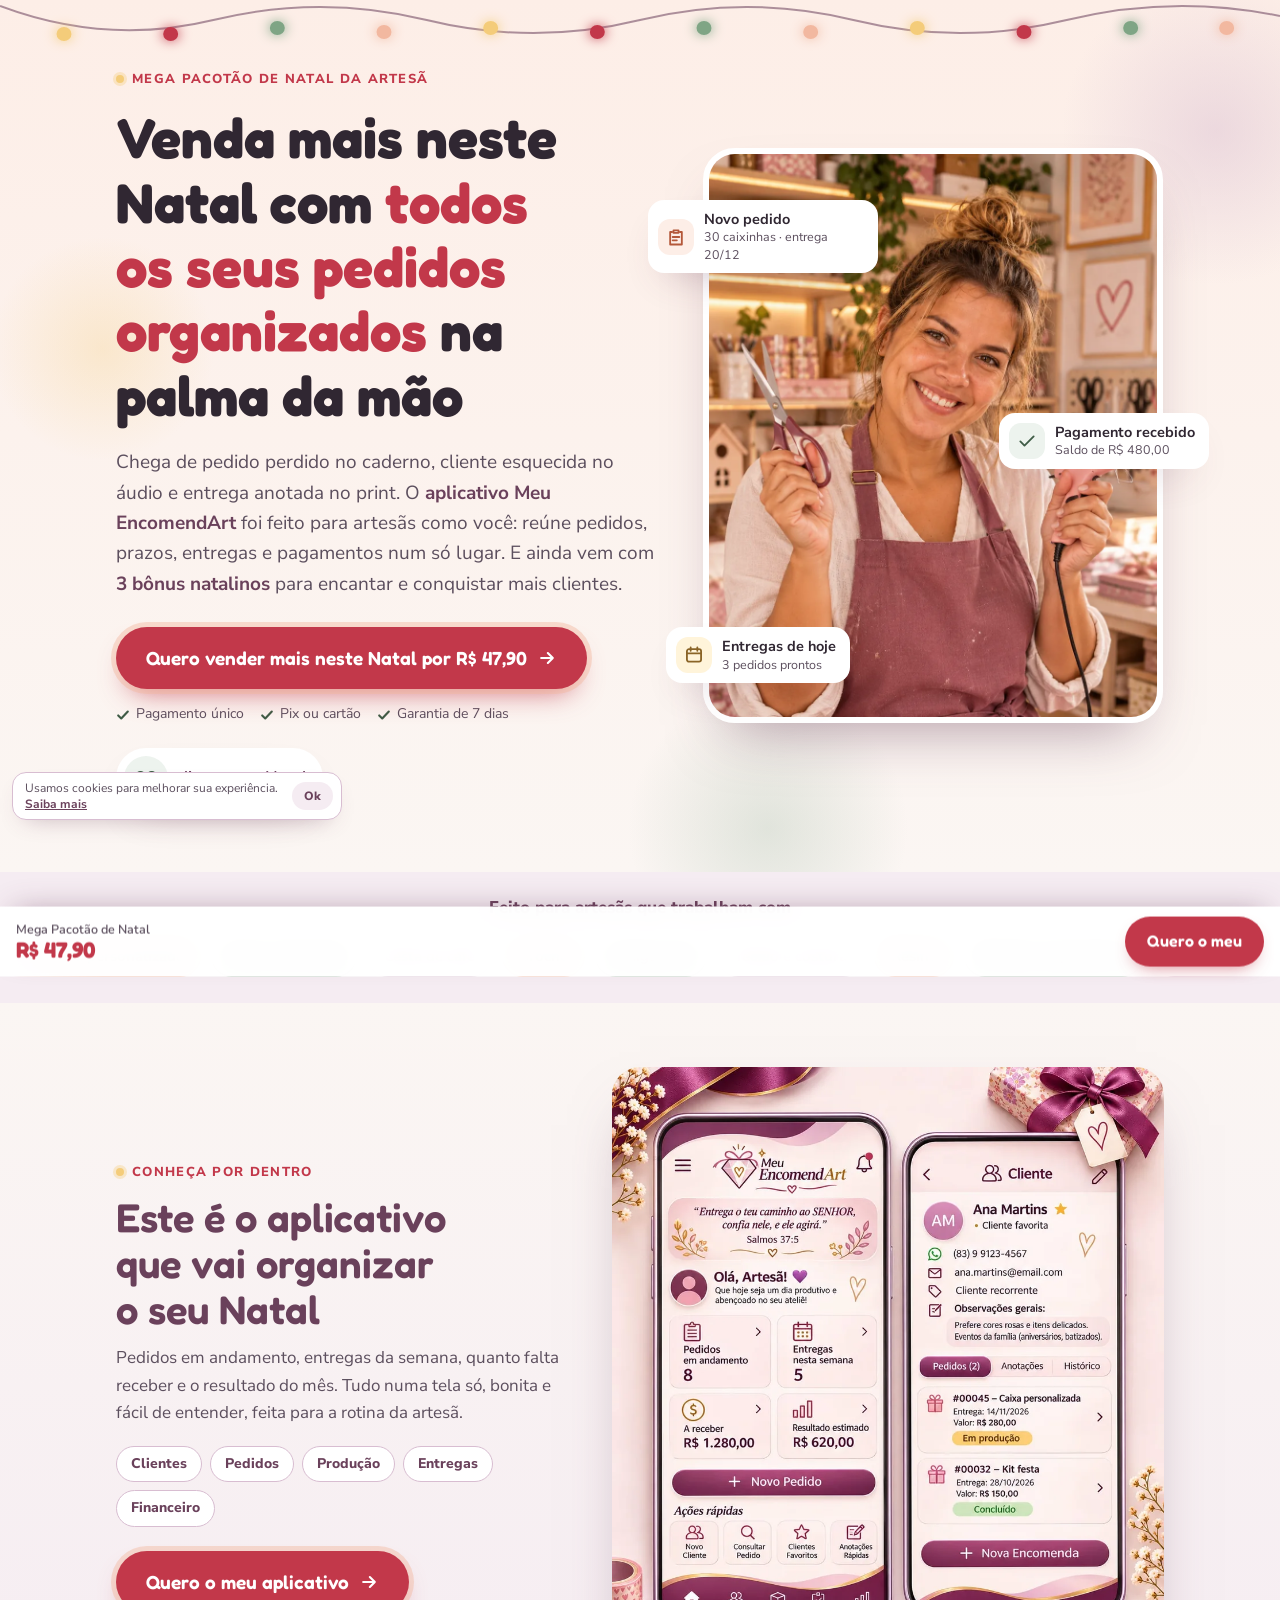
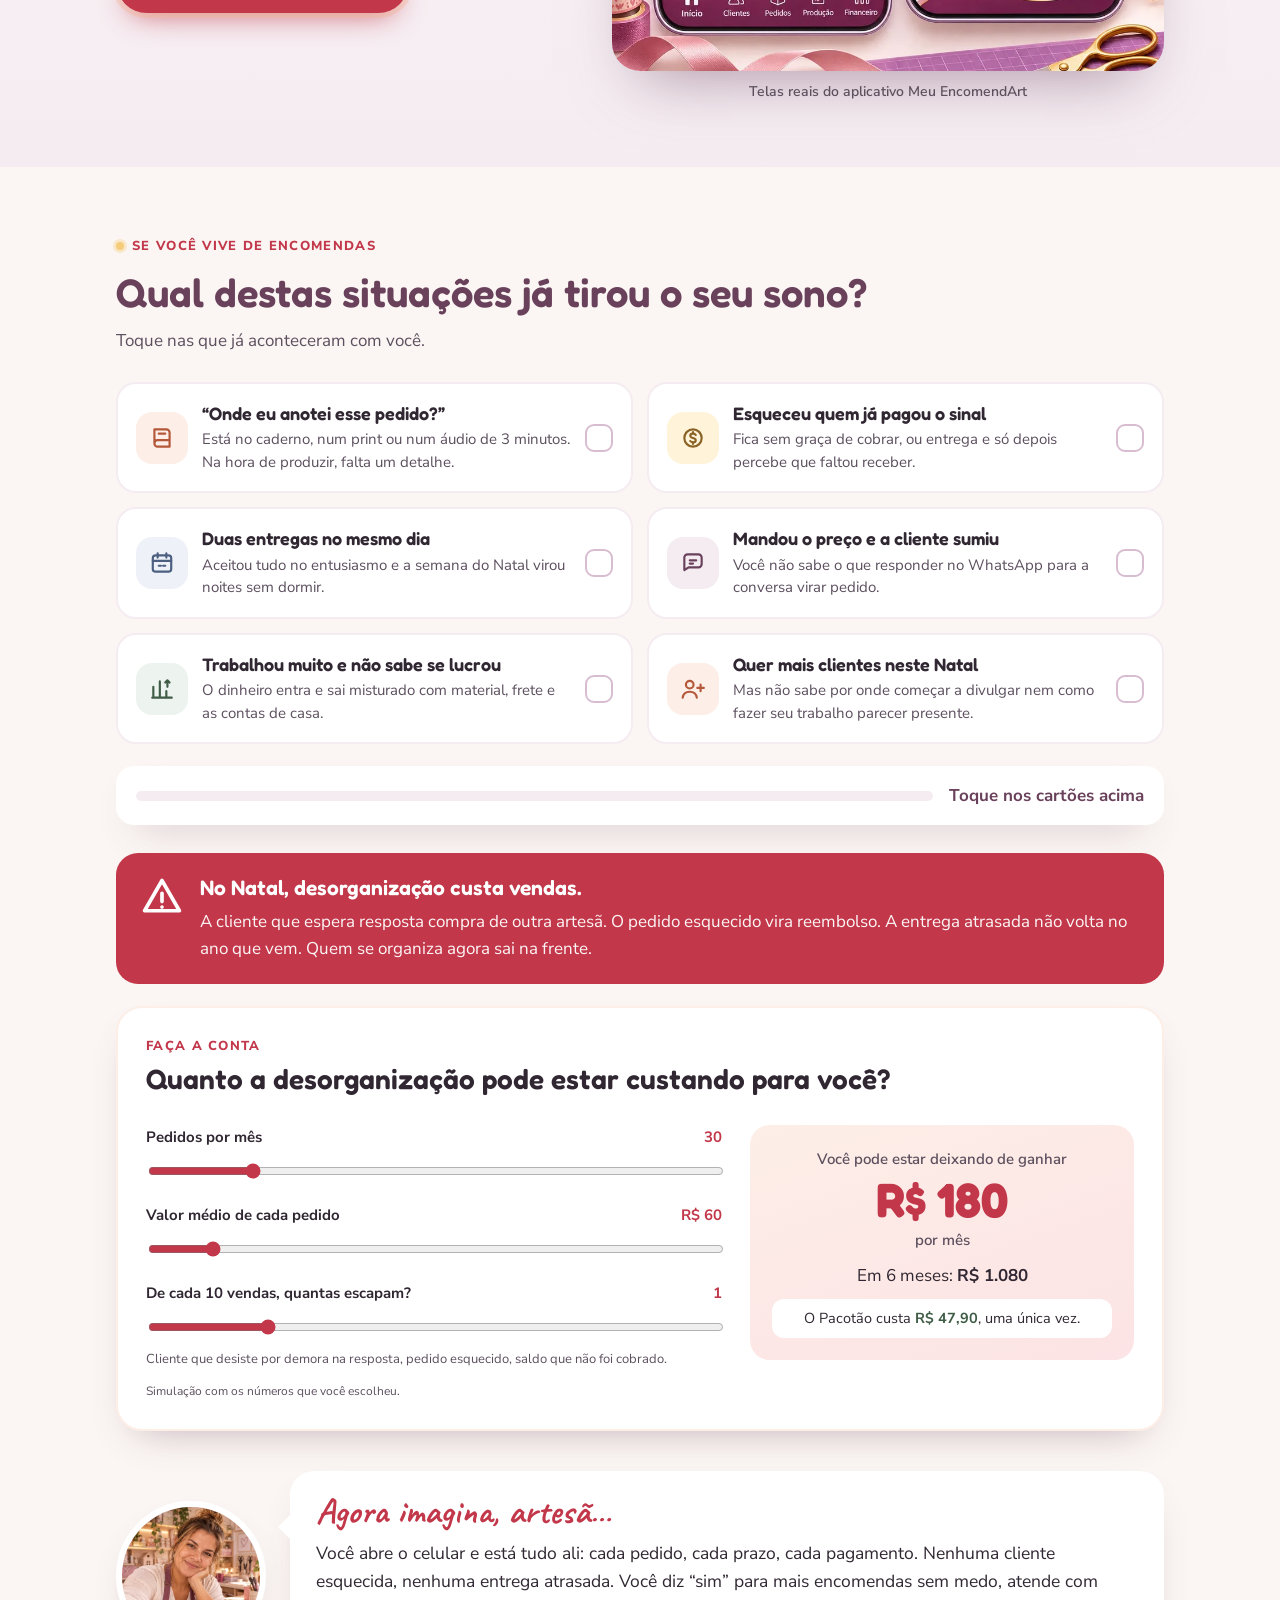
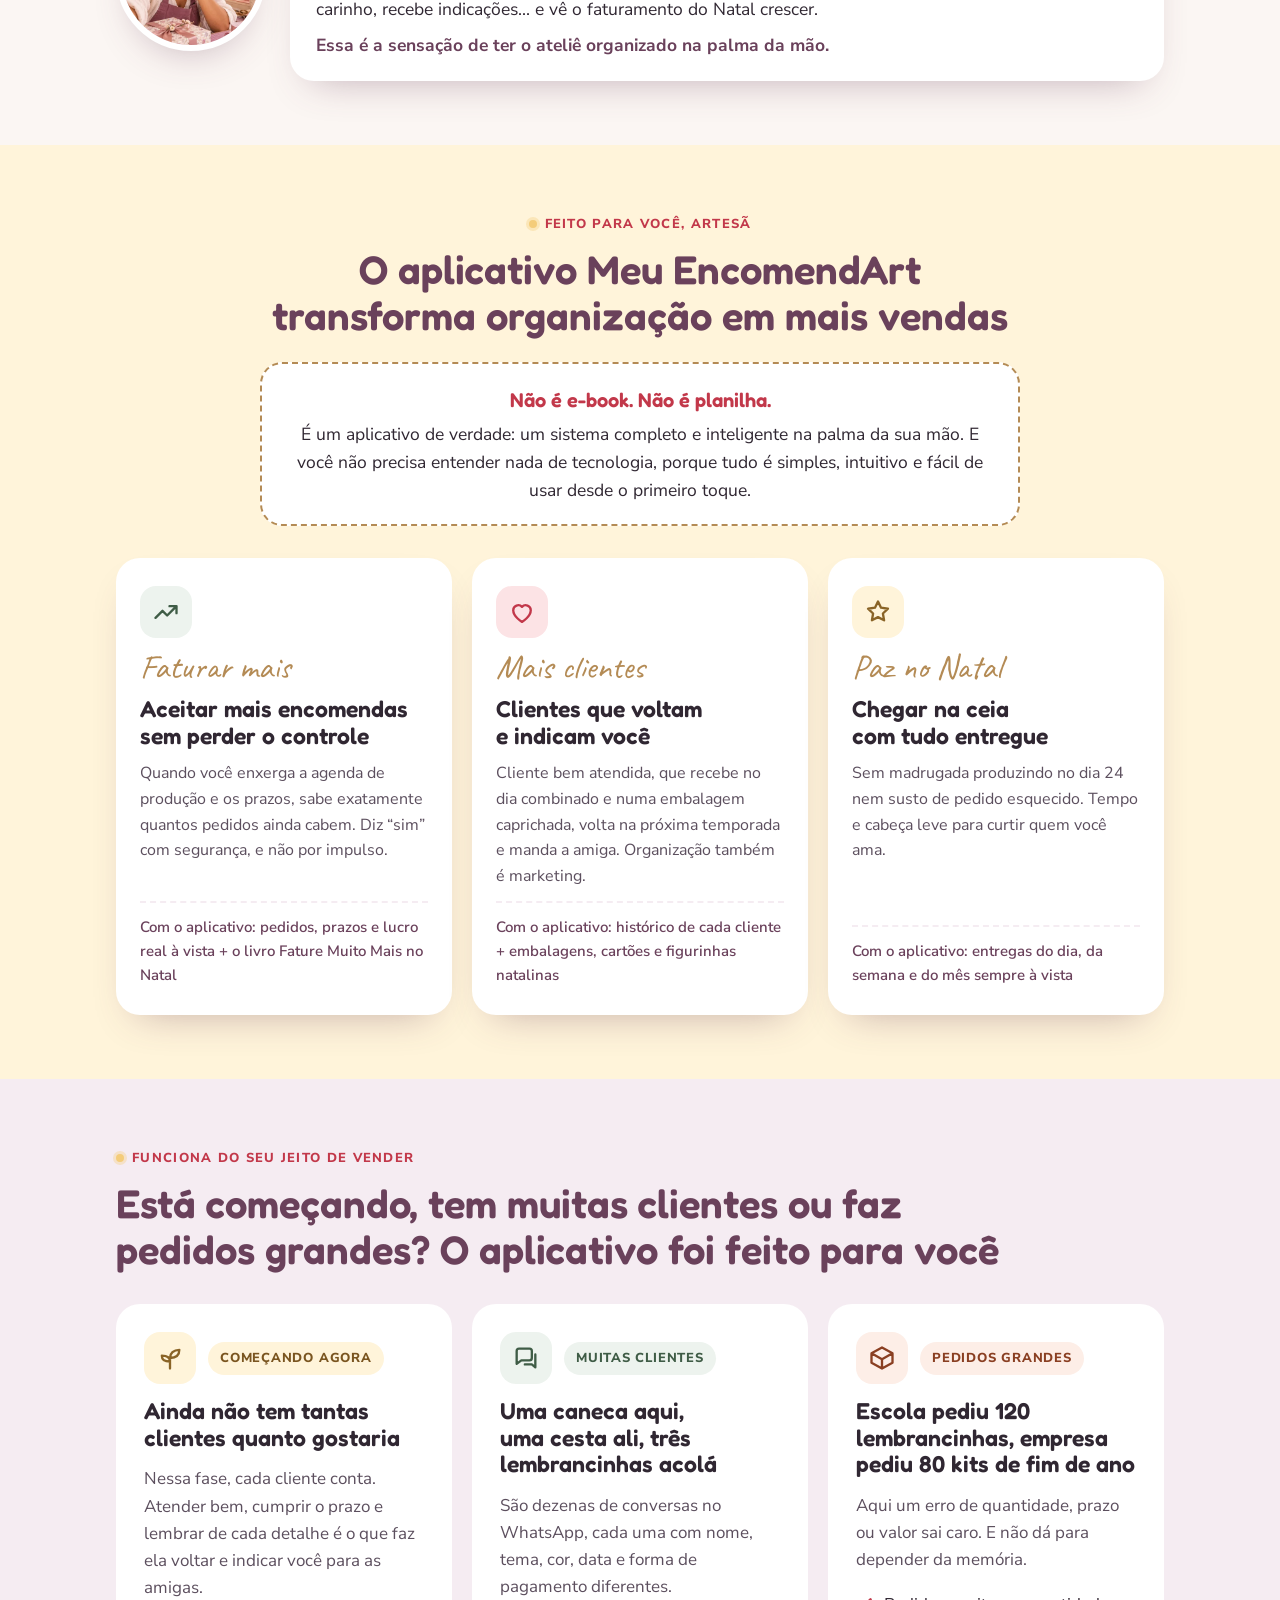
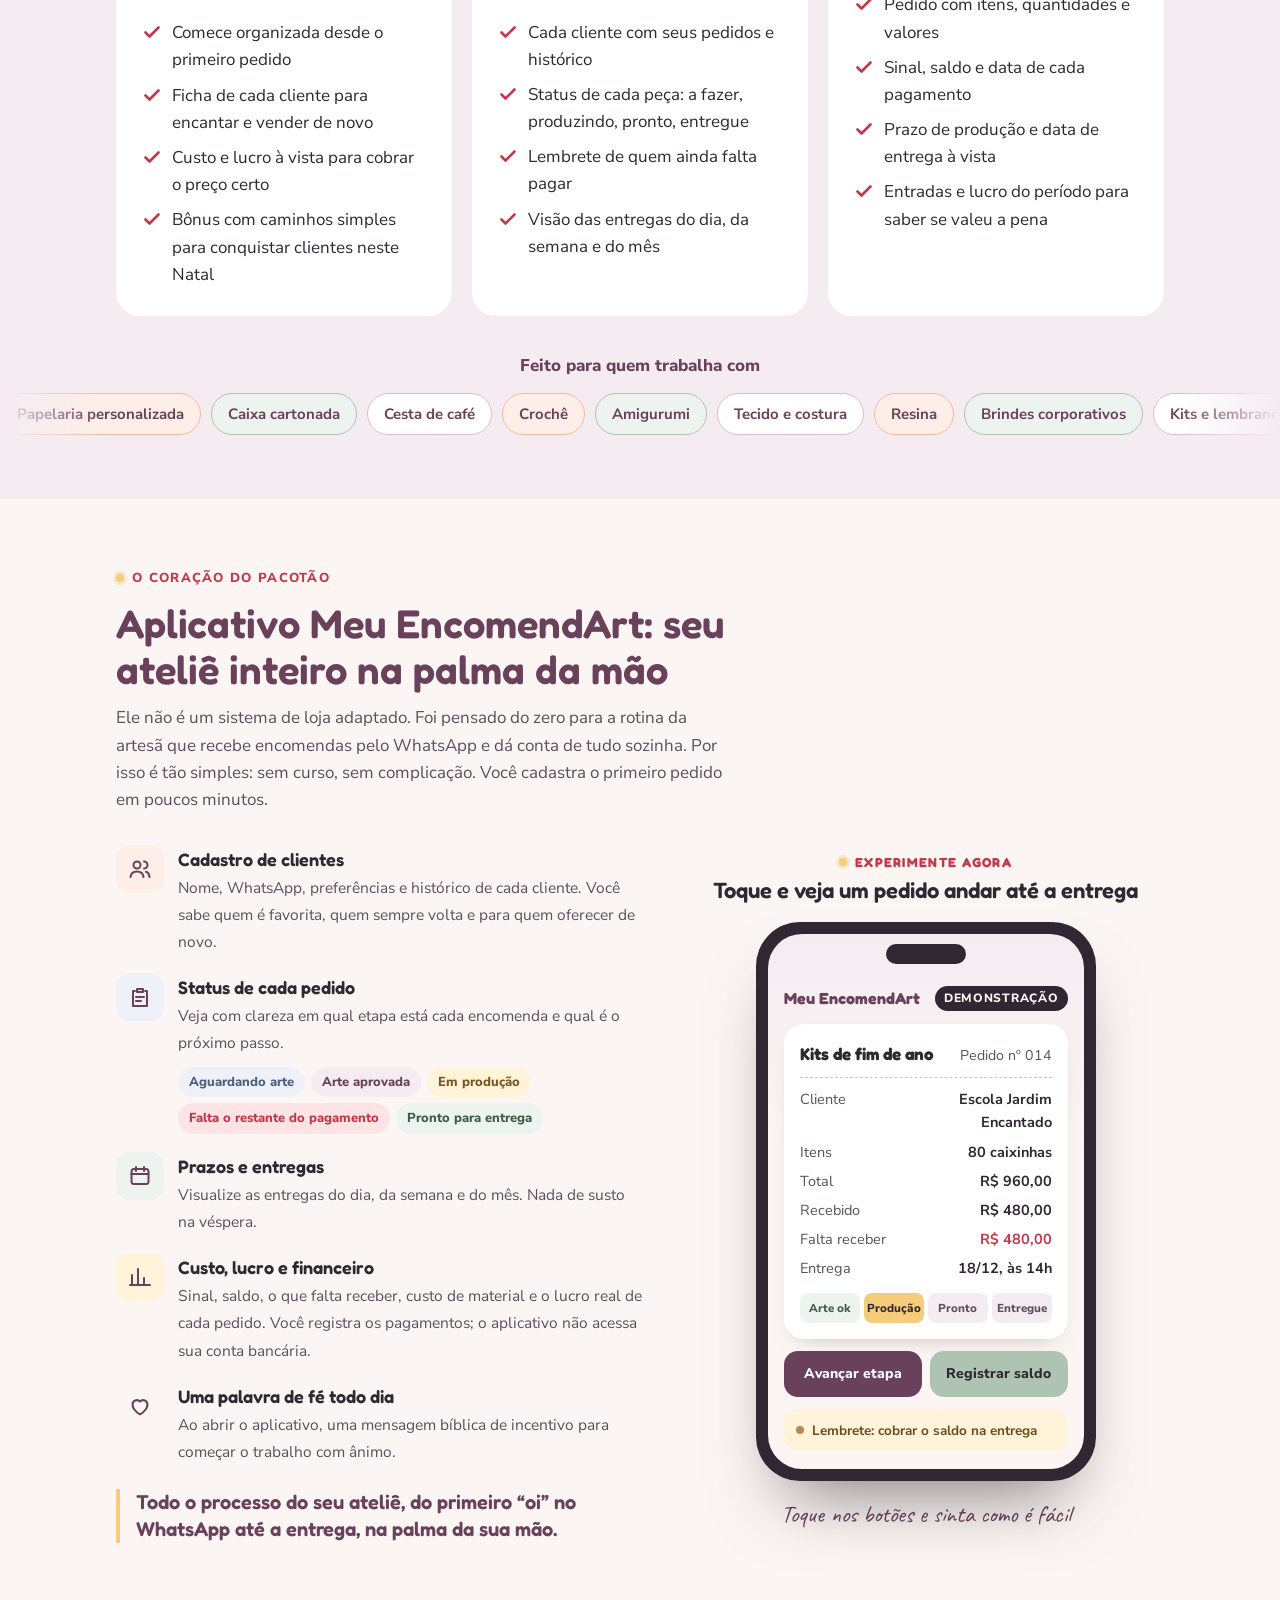
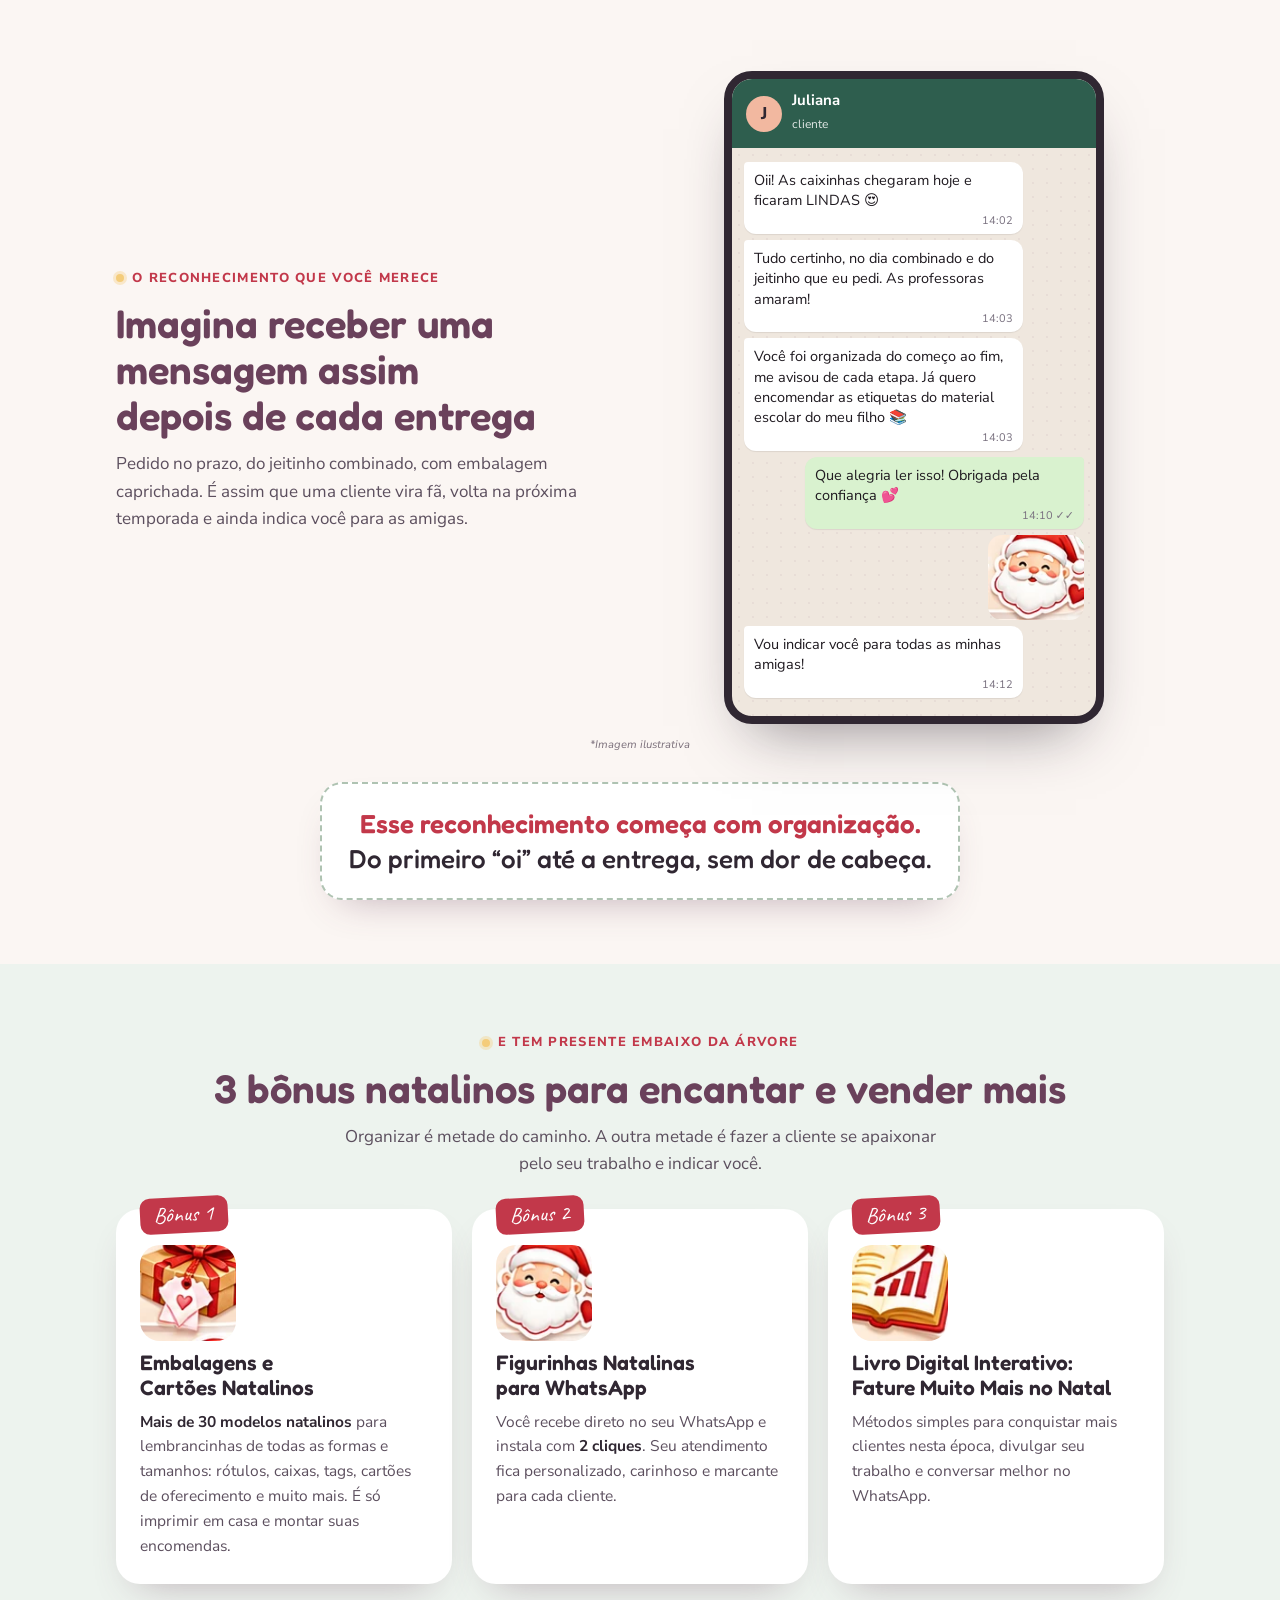
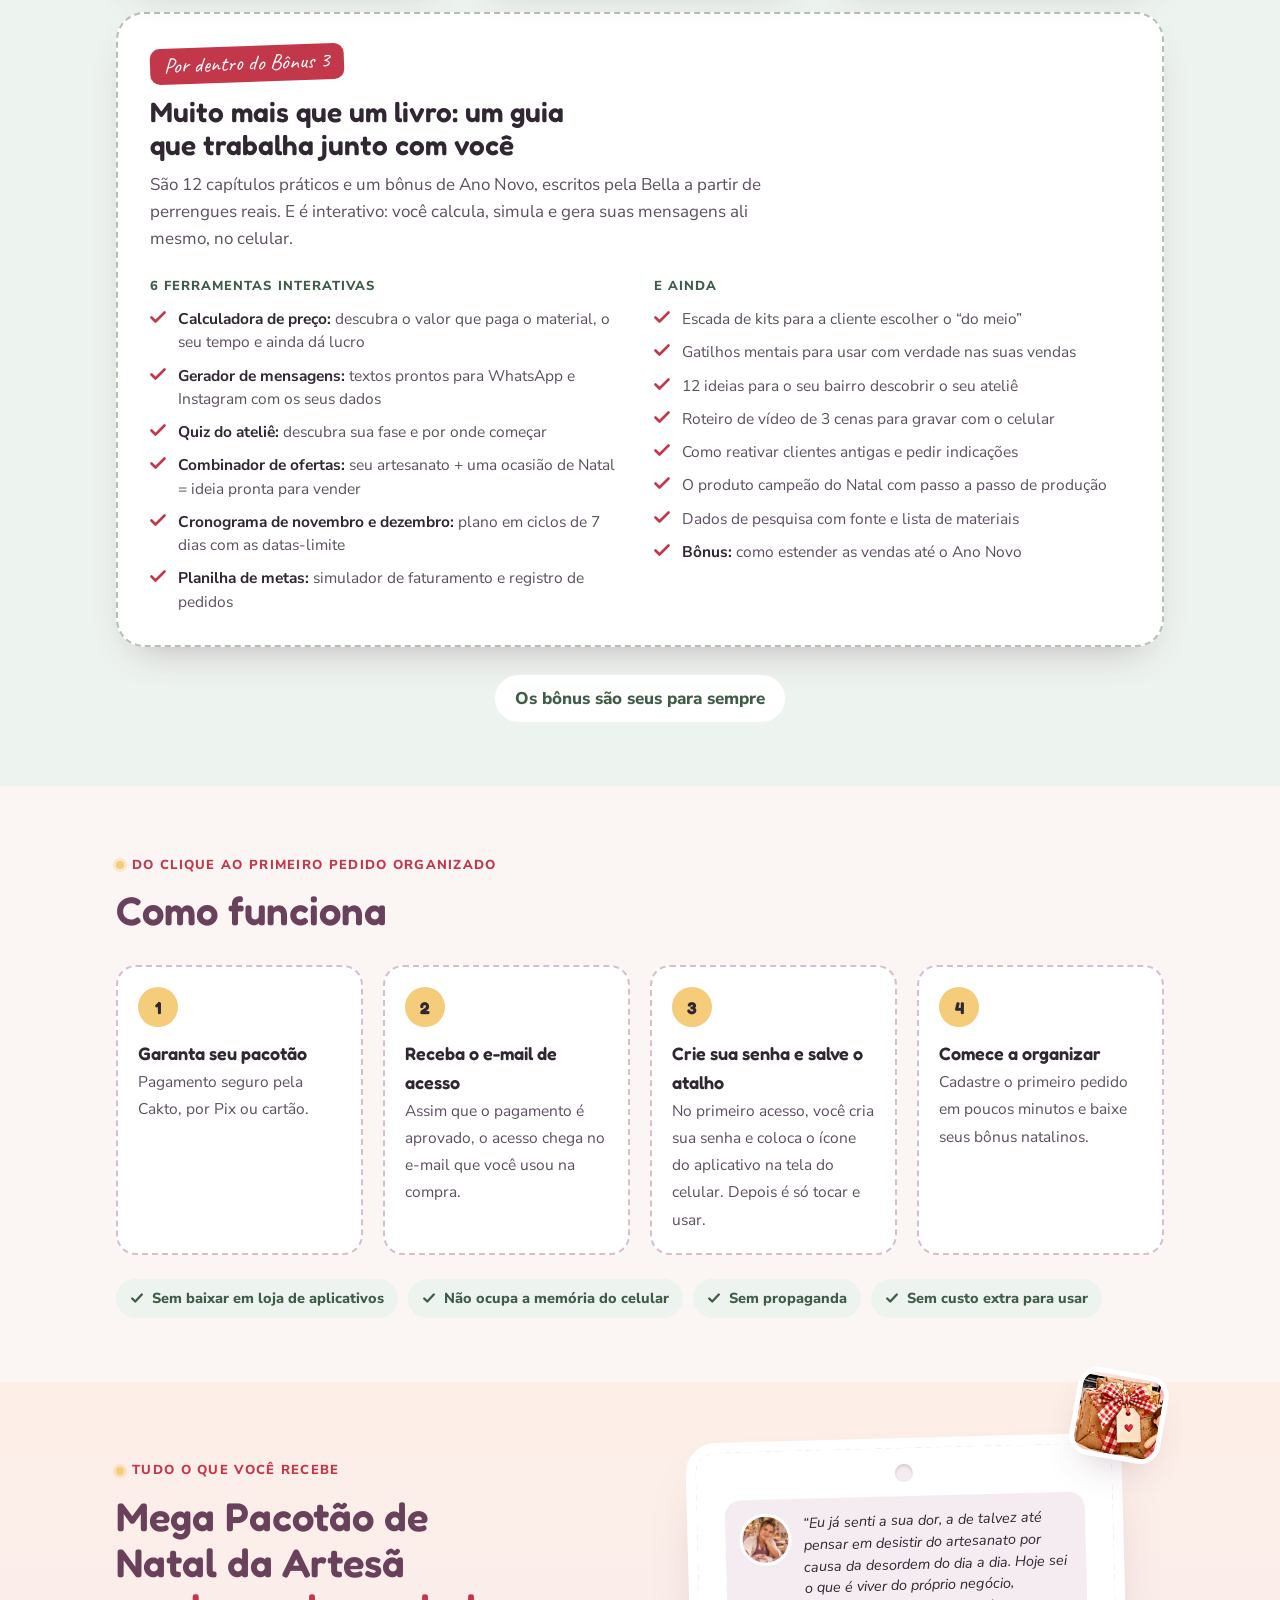
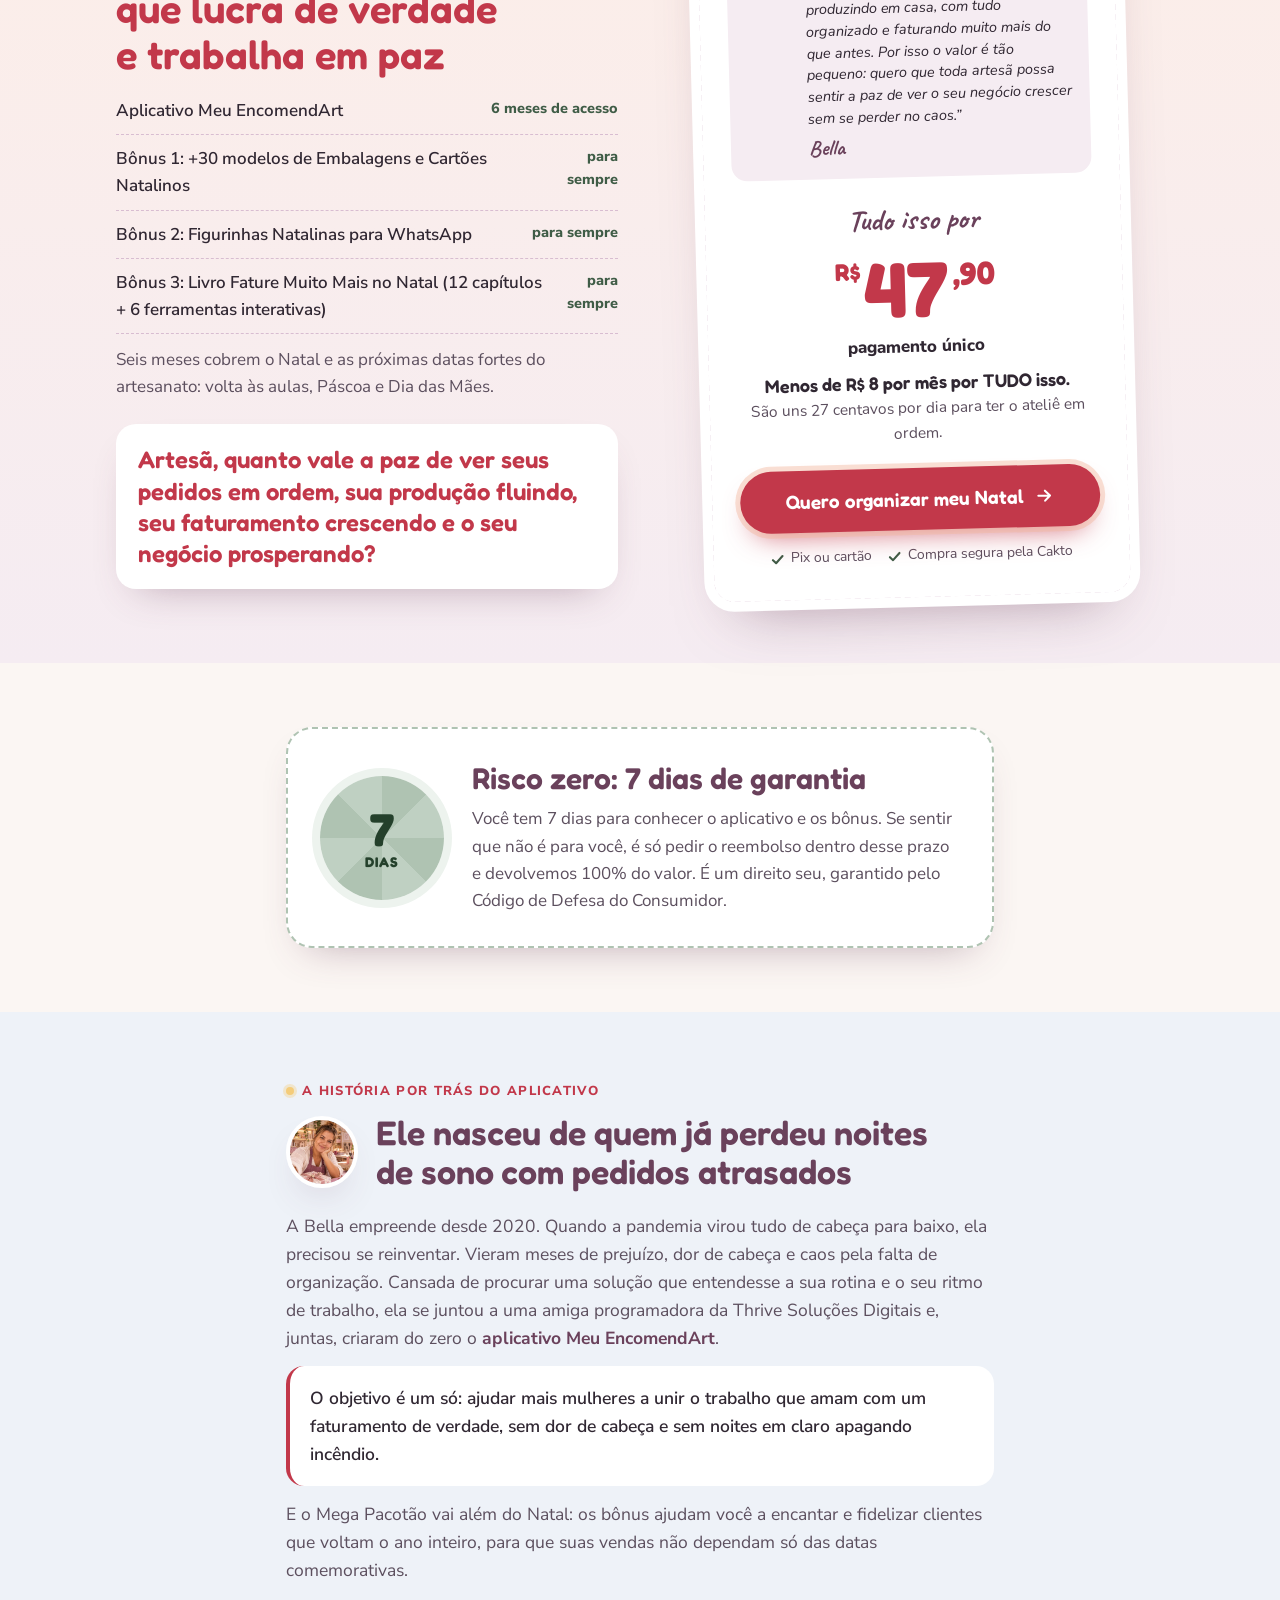
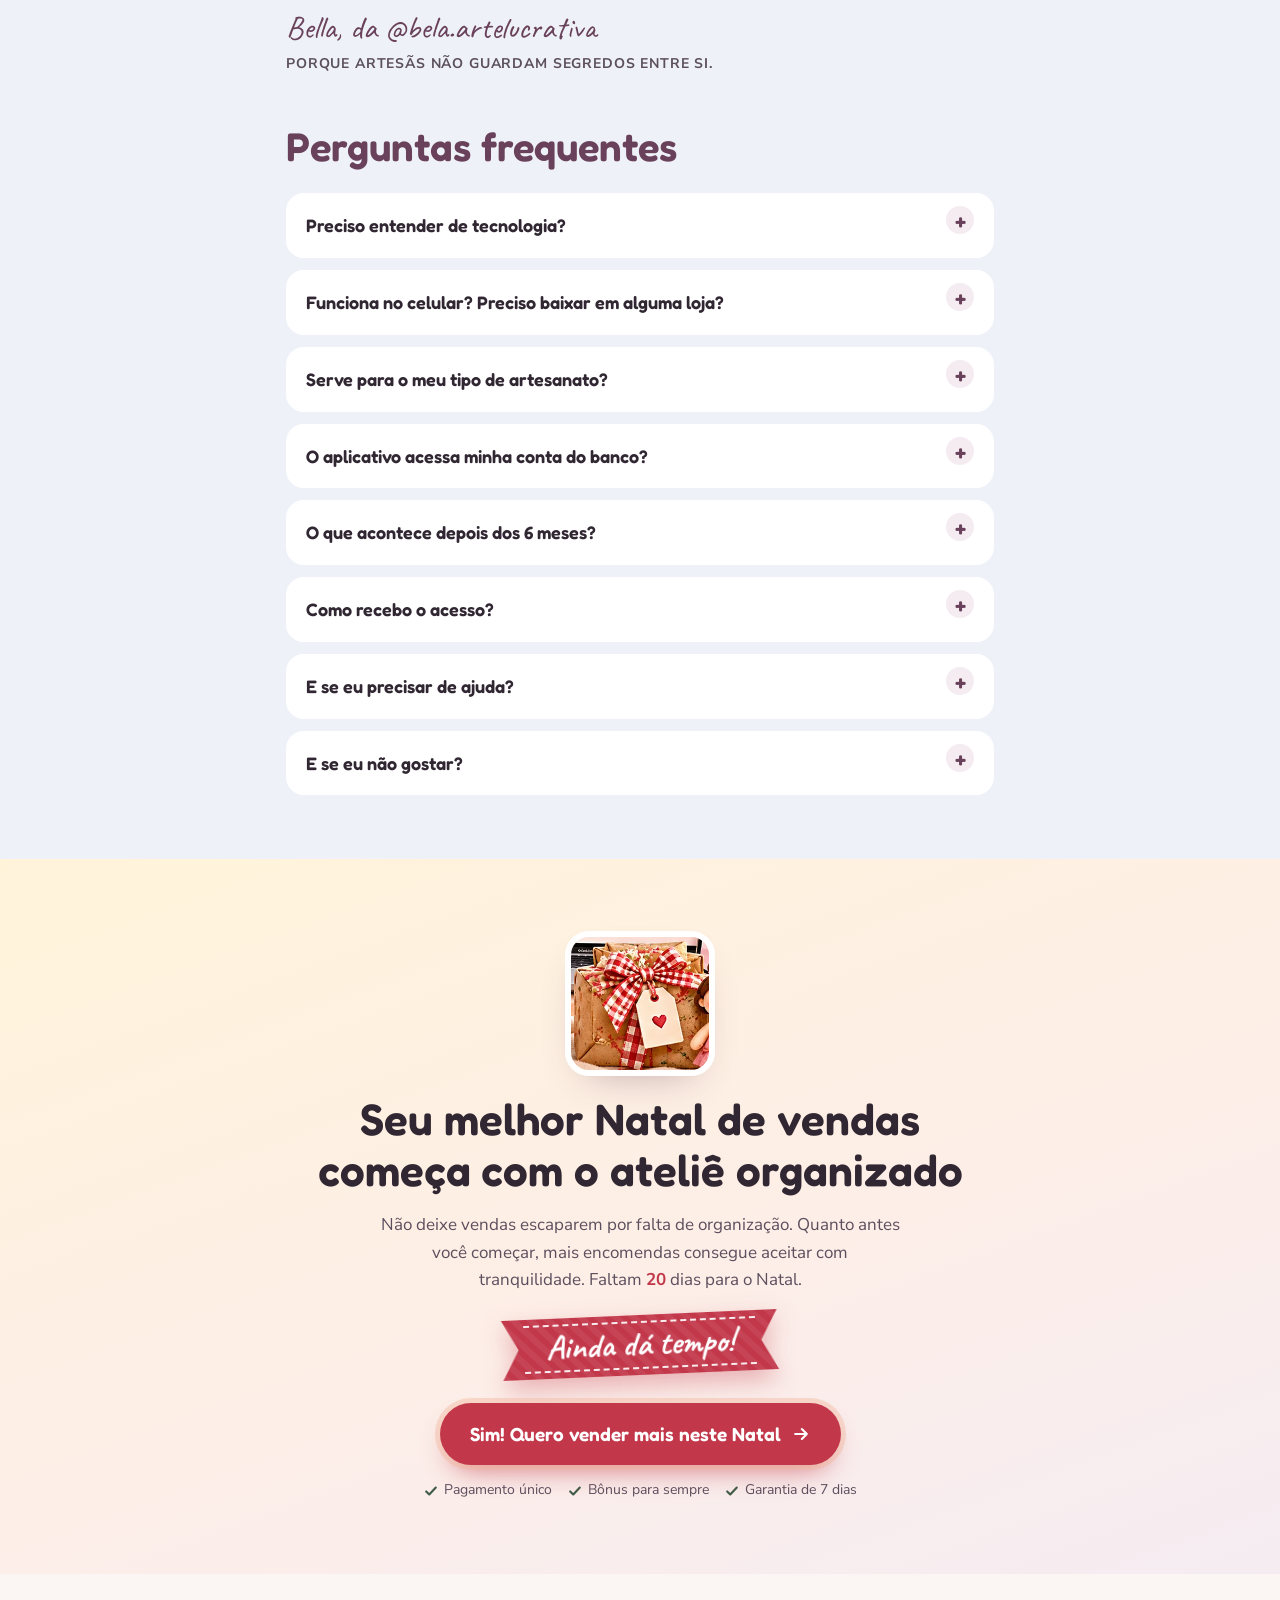
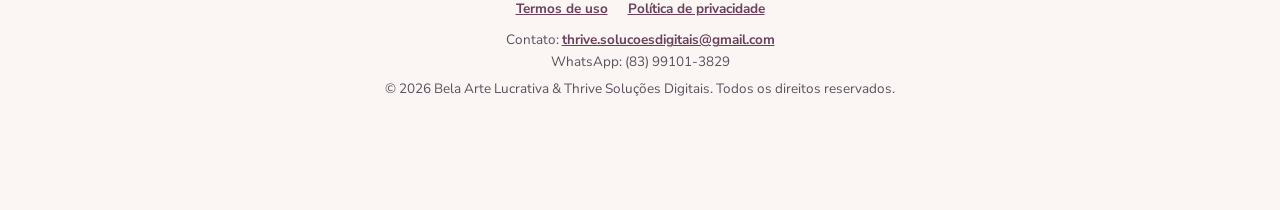
==== index.html @ 9cdfccad "feat: pagina de vendas pacotao natal da artesa" ====
<!doctype html>
<html lang="pt-BR">
<head>
<meta charset="utf-8">
<meta name="viewport" content="width=device-width, initial-scale=1, viewport-fit=cover">
<title>Mega Pacotão de Natal da Artesã</title>
<meta name="claude:viewport-fit-sides" content="cover">
<meta name="description" content="Aplicativo Meu EncomendArt + 3 bônus natalinos para a artesã organizar pedidos, prazos, entregas e pagamentos e vender mais neste Natal.">
<link rel="preconnect" href="https://fonts.googleapis.com">
<link rel="preconnect" href="https://fonts.gstatic.com" crossorigin>
<link rel="stylesheet" href="https://fonts.googleapis.com/css2?family=Fredoka:wght@500;600;700&family=Nunito+Sans:opsz,wght@6..12,400;6..12,600;6..12,800&family=Caveat:wght@600;700&display=swap">
<style>
/* Layout: ateliê de dia em clima de Natal — base pérola, faixas pastel (pêssego, malva, sálvia, azul), fio de luzinhas, adesivos ilustrados flutuando; vermelho natalino só no botão de compra */
:root{
  --ameixa:#6A415B; --grafite:#302732; --texto-suave:#5C4F5E;
  --perola:#FBF6F3; --papel:#FFFFFF;
  --malva:#D8BDD1; --malva-clara:#F5ECF2;
  --pessego:#F2B8A0; --pessego-clara:#FDEEE7;
  --salvia:#AFC3B2; --salvia-clara:#EDF3EE; --salvia-escura:#3F5C46;
  --azul:#A9B8D0; --azul-clara:#EEF2F8;
  --dourado:#B48B55; --luz:#F4CC7A; --luz-clara:#FFF4DA;
  --natal:#C2384A; --natal-hover:#A82E3F;
  --f-titulo:"Fredoka","Nunito Sans",system-ui,sans-serif;
  --f-texto:"Nunito Sans",system-ui,-apple-system,"Segoe UI",sans-serif;
  --f-mao:"Caveat","Segoe Print","Comic Sans MS",cursive;
  --sombra:0 18px 40px -22px rgba(106,65,91,.45);
  color-scheme:light;
}
*{box-sizing:border-box}
html{scroll-behavior:smooth;overflow-x:clip}
body{margin:0;background:var(--perola);color:var(--grafite);font-family:var(--f-texto);font-size:17px;line-height:1.6;-webkit-font-smoothing:antialiased;overflow-x:clip}
section,header,footer{max-width:100vw;overflow-x:clip}
h1,h2,h3{font-family:var(--f-titulo);line-height:1.15;text-wrap:balance;margin:0;font-weight:600;color:var(--ameixa)}
p{margin:0}
img{max-width:100%;height:auto;display:block}
.wrap{max-width:1080px;margin:0 auto;padding-left:max(16px,env(safe-area-inset-left,0px));padding-right:max(16px,env(safe-area-inset-right,0px))}
.estreita{max-width:740px}
section{padding-block:64px;position:relative}
.mao{font-family:var(--f-mao);font-weight:700}
.eyebrow{display:inline-flex;align-items:center;gap:8px;font-size:13px;font-weight:800;letter-spacing:.1em;text-transform:uppercase;color:var(--natal)}
.eyebrow::before{content:"";width:8px;height:8px;border-radius:50%;background:var(--luz);box-shadow:0 0 0 3px rgba(244,204,122,.35)}
.sec-titulo{font-size:clamp(28px,5vw,40px);margin-top:10px}
.sec-intro{color:var(--texto-suave);margin-top:12px;max-width:62ch}
.centro{text-align:center}
.centro .sec-intro{margin-inline:auto}

/* ---------- CTA ---------- */
.cta{position:relative;overflow:hidden;display:inline-flex;align-items:center;justify-content:center;gap:10px;background:var(--natal);color:#fff;font-family:var(--f-titulo);font-weight:600;font-size:19px;text-decoration:none;padding:16px 30px;border-radius:999px;border:0;cursor:pointer;box-shadow:0 0 0 5px rgba(242,184,160,.45),0 14px 28px -12px rgba(194,56,74,.75);transition:transform .15s ease,background .15s}
.cta::after{content:"";position:absolute;top:0;left:-60%;width:40%;height:100%;background:linear-gradient(100deg,transparent,rgba(255,255,255,.45),transparent);transform:skewX(-20deg);animation:brilho 3.6s ease-in-out infinite}
@keyframes brilho{0%,55%{left:-60%}85%,100%{left:130%}}
.cta:hover{background:var(--natal-hover);transform:translateY(-2px)}
.cta:active{transform:scale(.98)}
.cta:focus-visible{outline:3px solid var(--ameixa);outline-offset:4px}
.cta svg{width:20px;height:20px;flex:none}
.cta-nota{font-size:14px;margin-top:14px;display:flex;flex-wrap:wrap;gap:6px 16px;color:var(--texto-suave)}
.cta-nota span{display:inline-flex;align-items:center;gap:6px}
.cta-nota span::before{content:"";width:14px;height:14px;background:url("data:image/svg+xml,%3Csvg xmlns='http://www.w3.org/2000/svg' viewBox='0 0 16 16' fill='none' stroke='%233F5C46' stroke-width='2.4' stroke-linecap='round' stroke-linejoin='round'%3E%3Cpath d='M2.5 8.5l3.5 3.5 7.5-8'/%3E%3C/svg%3E") center/contain no-repeat}

/* ---------- HERO ---------- */
.hero{background:linear-gradient(180deg,var(--pessego-clara) 0%,var(--perola) 100%);padding-block:0 64px;position:relative;overflow:hidden}
.hero::before{content:"";position:absolute;inset:0;pointer-events:none;background:
  radial-gradient(160px 160px at 8% 40%,rgba(244,204,122,.28),transparent 70%),
  radial-gradient(220px 220px at 95% 15%,rgba(216,189,209,.45),transparent 70%),
  radial-gradient(200px 200px at 60% 95%,rgba(175,195,178,.35),transparent 70%)}
.fio{display:block;width:100%;height:64px;position:relative}
.fio .lamp{animation:pisca 2.8s ease-in-out infinite;filter:drop-shadow(0 0 6px currentColor)}
.fio .lamp:nth-of-type(3n){animation-delay:.9s}
.fio .lamp:nth-of-type(3n+1){animation-delay:1.8s}
@keyframes pisca{0%,100%{opacity:1}50%{opacity:.35}}
.hero-grid{display:grid;grid-template-columns:1.08fr .92fr;gap:44px;align-items:center;position:relative}
.hero-texto{min-width:0}
.hero h1{font-size:clamp(34px,6vw,56px);margin-top:14px;font-weight:700;color:var(--grafite)}
.hero h1 em{font-style:normal;color:var(--natal);position:relative}
.hero h1 em::after{content:"";position:absolute;left:0;right:0;bottom:-4px;height:10px;background:url("data:image/svg+xml,%3Csvg xmlns='http://www.w3.org/2000/svg' viewBox='0 0 200 10' preserveAspectRatio='none'%3E%3Cpath d='M2 7 Q50 1 100 6 T198 4' fill='none' stroke='%23F4CC7A' stroke-width='4' stroke-linecap='round'/%3E%3C/svg%3E") center/100% 100% no-repeat;z-index:-1}
.hero-sub{font-size:clamp(17px,2.2vw,19px);margin-top:20px;color:var(--texto-suave);max-width:52ch}
.hero-sub strong{color:var(--ameixa)}
.hero .cta{margin-top:28px}
.contagem{display:inline-flex;align-items:center;gap:10px;margin-top:22px;padding:8px 16px 8px 8px;background:var(--papel);border-radius:999px;box-shadow:var(--sombra);font-weight:600;color:var(--ameixa)}
.contagem b{font-family:var(--f-titulo);font-size:20px;background:var(--salvia-clara);color:var(--salvia-escura);border-radius:999px;min-width:44px;height:44px;display:grid;place-items:center;padding:0 8px}
.hero-img{min-width:0;position:relative;max-width:460px;justify-self:center;width:100%}
.hero-img .principal{width:100%;aspect-ratio:4/5;object-fit:cover;border-radius:32px;box-shadow:0 30px 60px -28px rgba(106,65,91,.55);border:6px solid var(--papel)}
.chip{position:absolute;display:flex;align-items:center;gap:10px;background:var(--papel);border-radius:16px;padding:10px 14px 10px 10px;box-shadow:var(--sombra);font-size:14px;line-height:1.25;color:var(--grafite);animation:flutua 5s ease-in-out infinite;max-width:230px}
.chip b{display:block;font-size:14.5px}
.chip small{color:var(--texto-suave);font-size:12.5px}
.chip i{flex:none;width:36px;height:36px;border-radius:12px;display:grid;place-items:center}
.chip i svg{width:20px;height:20px;fill:none;stroke-width:2.2;stroke-linecap:round;stroke-linejoin:round}
.chip.c1{top:9%;left:-12%}.chip.c1 i{background:var(--pessego-clara)}.chip.c1 svg{stroke:#B4583A}
.chip.c2{top:46%;right:-10%;animation-delay:1.2s}.chip.c2 i{background:var(--salvia-clara)}.chip.c2 svg{stroke:var(--salvia-escura)}
.chip.c3{bottom:7%;left:-8%;animation-delay:2.4s}.chip.c3 i{background:var(--luz-clara)}.chip.c3 svg{stroke:#8A6427}
.adesivo{position:absolute;background:var(--papel);padding:5px;border-radius:20px;box-shadow:var(--sombra);transition:transform .25s}
.adesivo img{border-radius:15px}
.adesivo.boneca{width:26%;left:-7%;bottom:-6%;transform:rotate(-8deg);animation:flutua2 5s ease-in-out infinite}
.adesivo.novelo{width:24%;right:-6%;top:-4%;transform:rotate(9deg);animation:flutua2 5.5s ease-in-out infinite reverse}
@keyframes flutua{0%,100%{transform:translateY(0)}50%{transform:translateY(-8px)}}
@keyframes flutua2{0%,100%{translate:0 0}50%{translate:0 -10px}}
.estrela{position:absolute;color:var(--luz);animation:pisca 3s ease-in-out infinite}

/* ---------- DORES (interativo) ---------- */
.dores-lista{list-style:none;padding:0;margin:28px 0 0;display:grid;grid-template-columns:repeat(2,minmax(0,1fr));gap:14px}
.dor{all:unset;box-sizing:border-box;cursor:pointer;width:100%;background:var(--papel);border:2px solid var(--malva-clara);border-radius:20px;padding:18px 18px 18px 18px;display:grid;grid-template-columns:52px 1fr 28px;gap:14px;align-items:center;transition:border-color .2s,background .2s,transform .15s}
.dor:hover{transform:translateY(-2px);border-color:var(--malva)}
.dor:focus-visible{outline:3px solid var(--ameixa);outline-offset:3px}
.dor .ic{width:52px;height:52px;border-radius:16px;display:grid;place-items:center}
.dor .ic svg{width:26px;height:26px;fill:none;stroke-width:2;stroke-linecap:round;stroke-linejoin:round}
.dor:nth-child(6n+1) .ic,.dores-lista li:nth-child(6n+1) .ic{background:var(--pessego-clara)} .dores-lista li:nth-child(6n+1) .ic svg{stroke:#B4583A}
.dores-lista li:nth-child(6n+2) .ic{background:var(--luz-clara)} .dores-lista li:nth-child(6n+2) .ic svg{stroke:#8A6427}
.dores-lista li:nth-child(6n+3) .ic{background:var(--azul-clara)} .dores-lista li:nth-child(6n+3) .ic svg{stroke:#4D5F80}
.dores-lista li:nth-child(6n+4) .ic{background:var(--malva-clara)} .dores-lista li:nth-child(6n+4) .ic svg{stroke:var(--ameixa)}
.dores-lista li:nth-child(6n+5) .ic{background:var(--salvia-clara)} .dores-lista li:nth-child(6n+5) .ic svg{stroke:var(--salvia-escura)}
.dores-lista li:nth-child(6n+6) .ic{background:var(--pessego-clara)} .dores-lista li:nth-child(6n+6) .ic svg{stroke:#B4583A}
.dor strong{display:block;font-family:var(--f-titulo);font-weight:600;font-size:18px;color:var(--grafite);line-height:1.25}
.dor span.d{display:block;color:var(--texto-suave);font-size:15px;margin-top:4px;line-height:1.5}
.dor .box{width:28px;height:28px;border-radius:9px;border:2px solid var(--malva);display:grid;place-items:center;transition:background .2s,border-color .2s}
.dor .box svg{width:16px;height:16px;stroke:#fff;stroke-width:3;fill:none;opacity:0;transform:scale(.4);transition:opacity .2s,transform .2s}
.dor[aria-pressed="true"]{border-color:var(--natal);background:#FFF7F6}
.dor[aria-pressed="true"] .box{background:var(--natal);border-color:var(--natal)}
.dor[aria-pressed="true"] .box svg{opacity:1;transform:scale(1)}
.placar{margin-top:22px;background:var(--papel);border-radius:18px;padding:16px 20px;display:flex;align-items:center;gap:16px;box-shadow:var(--sombra)}
.placar .barra-p{flex:1;height:10px;background:var(--malva-clara);border-radius:999px;overflow:hidden;min-width:60px}
.placar .barra-p i{display:block;height:100%;width:0;background:linear-gradient(90deg,var(--pessego),var(--natal));border-radius:999px;transition:width .4s ease}
.placar p{font-weight:700;color:var(--ameixa);min-width:0}

.alerta{margin-top:28px;background:var(--natal);color:#fff;border-radius:22px;padding:22px 24px;display:grid;grid-template-columns:44px 1fr;gap:16px;align-items:start}
.alerta svg{width:44px;height:44px;stroke:#fff;fill:none;stroke-width:2;stroke-linecap:round;stroke-linejoin:round}
.alerta strong{font-family:var(--f-titulo);font-weight:600;font-size:21px;display:block;line-height:1.25}
.alerta p{margin-top:6px;opacity:.95}
.naoebook{margin:24px auto 0;max-width:760px;background:var(--papel);border:2px dashed var(--dourado);border-radius:22px;padding:20px 24px;text-align:center;font-size:17.5px}
.naoebook b{color:var(--natal);font-family:var(--f-titulo);font-weight:600;font-size:20px;display:block;margin-bottom:4px}
.recado{display:grid;grid-template-columns:52px 1fr;gap:12px;align-items:start;text-align:left;background:var(--malva-clara);border-radius:16px;padding:14px;margin-bottom:18px}
.recado img{width:52px;height:52px;border-radius:50%;object-fit:cover;border:3px solid var(--papel)}
.recado p{font-size:14.5px;line-height:1.5;color:var(--grafite);font-style:italic}
.recado b{display:block;font-style:normal;font-family:var(--f-mao);font-size:22px;color:var(--ameixa);margin-top:2px}
.lanc{display:inline-block;background:var(--salvia-clara);color:var(--salvia-escura);font-size:12.5px;font-weight:800;letter-spacing:.08em;text-transform:uppercase;padding:5px 12px;border-radius:999px;margin-bottom:8px}
.quem-top{display:flex;align-items:center;gap:18px;margin-top:10px}
.quem-top .sec-titulo{font-size:clamp(24px,4vw,34px)}
.quem-top img{width:72px;height:72px;border-radius:50%;object-fit:cover;border:4px solid var(--papel);box-shadow:var(--sombra);flex:none}
.quem-top h2{margin:0}
/* virada com personagem */
.virada{margin-top:40px;display:grid;grid-template-columns:150px 1fr;gap:24px;align-items:center}
.virada .rosto{width:150px;height:150px;border-radius:50%;overflow:hidden;border:6px solid var(--papel);box-shadow:var(--sombra);background:var(--malva-clara)}
.virada .rosto img{width:100%;height:100%;object-fit:cover;object-position:50% 35%}
.balao{background:var(--papel);border-radius:24px;padding:22px 26px;position:relative;box-shadow:var(--sombra)}
.balao::before{content:"";position:absolute;left:-12px;top:44px;border:12px solid transparent;border-right-color:var(--papel);border-left:0}
.balao .mao{font-size:36px;color:var(--natal);line-height:1}
.balao p strong{color:var(--ameixa)}
.balao p{margin-top:8px;font-size:17.5px}

/* ---------- DESEJOS ---------- */
.desejos{background:var(--luz-clara)}
.des-grid{display:grid;grid-template-columns:repeat(3,minmax(0,1fr));gap:20px;margin-top:32px}
.desejo{background:var(--papel);border-radius:24px;padding:28px 24px;min-width:0;display:flex;flex-direction:column;gap:12px;box-shadow:var(--sombra);transition:transform .25s}
.desejo:hover{transform:translateY(-4px) rotate(-.5deg)}
.desejo .num{font-family:var(--f-mao);font-size:34px;line-height:1;color:var(--dourado)}
.desejo h3{font-size:23px;color:var(--grafite)}
.desejo p{color:var(--texto-suave);font-size:16px}
.desejo .como{margin-top:auto;padding-top:12px;border-top:2px dashed var(--malva-clara);font-size:15px;color:var(--ameixa);font-weight:600}

/* ---------- PÚBLICOS ---------- */
.publicos{background:var(--malva-clara)}
.pub-grid{display:grid;grid-template-columns:repeat(3,minmax(0,1fr));gap:20px;margin-top:32px}
.pub{background:var(--papel);border-radius:24px;padding:28px;min-width:0;display:flex;flex-direction:column;gap:14px}
.pub-tag{font-size:13px;font-weight:800;letter-spacing:.06em;text-transform:uppercase;padding:6px 12px;border-radius:999px}
.pub:nth-child(1) .pub-tag{background:var(--luz-clara);color:#7A5520}
.pub:nth-child(2) .pub-tag{background:var(--salvia-clara);color:var(--salvia-escura)}
.pub:nth-child(3) .pub-tag{background:var(--pessego-clara);color:#8A3F22}
.pub h3{font-size:23px;color:var(--grafite)}
.pub p{color:var(--texto-suave)}
.pub ul{list-style:none;padding:0;margin:4px 0 0;display:grid;gap:8px}
.pub li{padding-left:28px;position:relative}
.pub li::before{content:"";position:absolute;left:0;top:7px;width:16px;height:12px;background:url("data:image/svg+xml,%3Csvg xmlns='http://www.w3.org/2000/svg' viewBox='0 0 16 12' fill='none' stroke='%23C2384A' stroke-width='2.6' stroke-linecap='round' stroke-linejoin='round'%3E%3Cpath d='M1.5 6.5l4 4 9-9'/%3E%3C/svg%3E") no-repeat}
.nichos-tit{margin-top:36px;font-weight:800;color:var(--ameixa);text-align:center}
.faixa{margin-top:14px;overflow:hidden;-webkit-mask-image:linear-gradient(90deg,transparent,#000 8%,#000 92%,transparent);mask-image:linear-gradient(90deg,transparent,#000 8%,#000 92%,transparent)}
.faixa-trilho{display:flex;gap:10px;width:max-content;animation:desliza 32s linear infinite}
.faixa:hover .faixa-trilho{animation-play-state:paused}
.faixa span{background:var(--papel);border:1.5px solid var(--malva);color:var(--ameixa);font-weight:700;font-size:15px;padding:8px 16px;border-radius:999px;white-space:nowrap}
.faixa span:nth-child(3n+1){background:var(--pessego-clara);border-color:var(--pessego)}
.faixa span:nth-child(3n+2){background:var(--salvia-clara);border-color:var(--salvia)}
@keyframes desliza{to{transform:translateX(-50%)}}

/* ---------- APP + DEMO ---------- */
.app-grid{display:grid;grid-template-columns:1.05fr .95fr;gap:44px;align-items:center;margin-top:32px}
.app-grid>*{min-width:0}
.recursos{list-style:none;padding:0;margin:0;display:grid;gap:18px}
.recursos li{display:grid;grid-template-columns:48px 1fr;gap:14px;align-items:start}
.ico{width:48px;height:48px;border-radius:14px;display:grid;place-items:center}
.recursos li:nth-child(1) .ico{background:var(--pessego-clara)}
.recursos li:nth-child(2) .ico{background:var(--azul-clara)}
.recursos li:nth-child(3) .ico{background:var(--salvia-clara)}
.recursos li:nth-child(4) .ico{background:var(--luz-clara)}
.ico svg{width:24px;height:24px;stroke:var(--ameixa);fill:none;stroke-width:2;stroke-linecap:round;stroke-linejoin:round}
.recursos strong{font-family:var(--f-titulo);font-weight:600;font-size:18px;display:block;color:var(--grafite)}
.recursos span{color:var(--texto-suave);font-size:15.5px}
.status-chips{display:flex;flex-wrap:wrap;gap:6px;margin-top:10px}
.status-chips i{font-style:normal;font-size:13px;font-weight:800;padding:5px 11px;border-radius:999px}
.status-chips .s1{background:var(--azul-clara);color:#4D5F80}
.status-chips .s2{background:var(--malva-clara);color:var(--ameixa)}
.status-chips .s3{background:var(--luz-clara);color:#7A5520}
.status-chips .s4{background:#FCE3E5;color:var(--natal)}
.status-chips .s5{background:var(--salvia-clara);color:var(--salvia-escura)}
.processo{margin-top:24px;font-family:var(--f-titulo);font-weight:600;font-size:20px;color:var(--ameixa);line-height:1.35;padding-left:16px;border-left:4px solid var(--luz)}
.print{margin:0;min-width:0}
.print img{width:100%;border-radius:28px;box-shadow:0 30px 60px -28px rgba(106,65,91,.55)}
.print figcaption{text-align:center;font-size:14px;color:var(--texto-suave);margin-top:10px;font-weight:600}
.demo-grid{display:grid;grid-template-columns:1fr 1fr;gap:44px;align-items:center;margin-top:64px;background:var(--malva-clara);border-radius:32px;padding:40px}
.demo-grid>*{min-width:0}
.demo-texto h3{font-size:clamp(24px,3.6vw,32px);margin-top:10px;color:var(--grafite)}
.demo-texto p{color:var(--texto-suave);margin-top:12px}
.celular{width:100%;max-width:340px;margin:0 auto;background:var(--grafite);border-radius:44px;padding:12px;box-shadow:0 40px 70px -30px rgba(48,39,50,.6);position:relative}
.celular::before{content:"";position:absolute;top:22px;left:50%;width:80px;height:20px;margin-left:-40px;background:var(--grafite);border-radius:999px;z-index:2}
.tela{background:linear-gradient(180deg,var(--malva-clara),var(--perola) 40%);border-radius:34px;padding:52px 16px 18px;min-height:520px;display:flex;flex-direction:column;gap:12px}
.tela-top{display:flex;justify-content:space-between;align-items:center}
.tela-top b{font-family:var(--f-titulo);color:var(--ameixa);font-size:16px;white-space:nowrap}
.tela-top span{font-size:12px;font-weight:800;background:var(--grafite);color:var(--perola);padding:3px 9px;border-radius:999px;letter-spacing:.06em;text-transform:uppercase}
.pedido{background:var(--papel);border-radius:20px;padding:16px;box-shadow:0 10px 24px -16px rgba(106,65,91,.5)}
.pedido-h{display:flex;justify-content:space-between;gap:8px;align-items:baseline;border-bottom:1.5px dashed var(--malva);padding-bottom:10px}
.pedido-h b{font-family:var(--f-titulo);font-size:17px;color:var(--grafite)}
.pedido-h small{color:var(--texto-suave);font-variant-numeric:tabular-nums}
.pedido dl{margin:10px 0 0;display:grid;grid-template-columns:auto 1fr;gap:6px 12px;font-size:14.5px}
.pedido dt{color:var(--texto-suave)}
.pedido dd{margin:0;font-weight:700;text-align:right;font-variant-numeric:tabular-nums}
.pedido dd.falta{color:var(--natal);transition:color .3s}
.pedido dd.falta.zerou{color:var(--salvia-escura)}
.etapas{display:grid;grid-template-columns:repeat(4,1fr);gap:4px;margin-top:12px}
.etapas span{font-size:11.5px;font-weight:800;text-align:center;padding:6px 2px;border-radius:8px;background:var(--malva-clara);color:var(--texto-suave);transition:background .3s,color .3s}
.etapas span.feito{background:var(--salvia-clara);color:var(--salvia-escura)}
.etapas span.atual{background:var(--luz);color:var(--grafite)}
.acoes{display:grid;grid-template-columns:1fr 1fr;gap:8px}
.acoes button{font:inherit;font-weight:800;font-size:14px;border:0;border-radius:14px;padding:12px 8px;cursor:pointer;transition:transform .12s,background .2s}
.acoes button:active{transform:scale(.96)}
.acoes button:focus-visible{outline:3px solid var(--ameixa);outline-offset:2px}
#bt-status{background:var(--ameixa);color:#fff}
#bt-pagar{background:var(--salvia);color:var(--grafite)}
#bt-pagar:disabled{opacity:.5;cursor:default}
.notif{background:var(--luz-clara);border-radius:14px;padding:10px 12px;font-size:13.5px;font-weight:700;color:#6B4C1E;min-height:42px;display:flex;align-items:center;gap:8px}
.notif::before{content:"";flex:none;width:8px;height:8px;border-radius:50%;background:var(--dourado)}
.demo-dica{text-align:center;font-family:var(--f-mao);font-size:24px;color:var(--ameixa);margin-top:14px}

/* ---------- BÔNUS ---------- */
.bonus{background:var(--salvia-clara)}
.bonus-grid{display:grid;grid-template-columns:repeat(3,minmax(0,1fr));gap:20px;margin-top:32px}
.presente{background:var(--papel);border-radius:24px;padding:26px 24px;min-width:0;position:relative;box-shadow:var(--sombra);display:flex;flex-direction:column;gap:10px}
.presente .fita{position:absolute;top:-12px;left:24px;background:var(--natal);color:#fff;font-family:var(--f-mao);font-size:22px;line-height:1;padding:6px 14px 8px;border-radius:10px;transform:rotate(-3deg)}
.presente .thumb{width:96px;height:96px;border-radius:20px;background:var(--perola);display:grid;place-items:center;overflow:hidden;margin-top:10px;transition:transform .3s}
.presente:hover .thumb{transform:rotate(-6deg) scale(1.06)}
.presente .thumb img{width:100%;height:100%;object-fit:cover}
.presente h3{font-size:21px;color:var(--grafite)}
.presente p{color:var(--texto-suave);font-size:15.5px}
.livro{margin-top:28px;background:var(--papel);border-radius:28px;padding:32px;box-shadow:var(--sombra);border:2px dashed var(--salvia)}
.livro-cab{max-width:62ch}
.fita-mini{display:inline-block;background:var(--natal);color:#fff;font-family:var(--f-mao);font-size:22px;line-height:1;padding:6px 14px 8px;border-radius:10px;transform:rotate(-2deg)}
.livro-cab h3{font-size:clamp(22px,3.4vw,28px);color:var(--grafite);margin-top:14px}
.livro-cab p{color:var(--texto-suave);margin-top:10px}
.livro-grid{display:grid;grid-template-columns:1fr 1fr;gap:28px;margin-top:24px}
.livro-grid>*{min-width:0}
.livro-sub{font-weight:800;font-size:13px;letter-spacing:.08em;text-transform:uppercase;color:var(--salvia-escura);margin-bottom:10px}
.livro ul{list-style:none;padding:0;margin:0;display:grid;gap:10px}
.livro li{padding-left:28px;position:relative;color:var(--texto-suave);font-size:15.5px;line-height:1.5}
.livro li b{color:var(--grafite)}
.livro li::before{content:"";position:absolute;left:0;top:4px;width:16px;height:12px;background:url("data:image/svg+xml,%3Csvg xmlns='http://www.w3.org/2000/svg' viewBox='0 0 16 12' fill='none' stroke='%23C2384A' stroke-width='2.6' stroke-linecap='round' stroke-linejoin='round'%3E%3Cpath d='M1.5 6.5l4 4 9-9'/%3E%3C/svg%3E") no-repeat}
.desejo-tit{display:block;color:var(--natal)}
.para-sempre{margin:28px auto 0;display:table;background:var(--papel);color:var(--salvia-escura);font-weight:800;padding:10px 20px;border-radius:999px;text-align:center}

/* ---------- COMO FUNCIONA ---------- */
.passos{list-style:none;padding:0;margin:32px 0 0;display:grid;grid-template-columns:repeat(4,minmax(0,1fr));gap:20px;counter-reset:p}
.passos li{counter-increment:p;min-width:0;background:var(--papel);border-radius:20px;padding:20px;border:2px dashed var(--malva)}
.passos li::before{content:counter(p);width:40px;height:40px;border-radius:50%;background:var(--luz);display:grid;place-items:center;font-family:var(--f-titulo);font-weight:700;color:var(--grafite);margin-bottom:12px}
.passos strong{font-family:var(--f-titulo);font-weight:600;font-size:18px;display:block;color:var(--grafite)}
.passos span{color:var(--texto-suave);font-size:15.5px}

/* ---------- OFERTA ---------- */
.oferta{background:linear-gradient(180deg,var(--pessego-clara),var(--malva-clara))}
.oferta-grid{display:grid;grid-template-columns:1fr 1fr;gap:44px;align-items:center}
.oferta-grid>*{min-width:0}
.inclui{list-style:none;padding:0;margin:20px 0 0;display:grid;gap:10px}
.inclui li{display:flex;justify-content:space-between;gap:12px;border-bottom:1.5px dashed var(--malva);padding-bottom:10px;font-weight:600}
.inclui li span:last-child{color:var(--salvia-escura);font-size:14.5px;text-align:right;font-weight:800}
.etiqueta-wrap{position:relative;max-width:420px;margin:0 auto;width:100%}
.etiqueta{position:relative;background:var(--papel);border-radius:22px;padding:48px 28px 30px;text-align:center;box-shadow:0 30px 60px -28px rgba(106,65,91,.55);transform:rotate(-1.5deg);border:2px dashed var(--malva);outline:10px solid var(--papel);outline-offset:-2px;transition:transform .3s}
.etiqueta:hover{transform:rotate(0)}
.etiqueta::before{content:"";position:absolute;top:16px;left:50%;width:18px;height:18px;margin-left:-9px;border-radius:50%;background:var(--malva-clara);box-shadow:inset 0 2px 3px rgba(0,0,0,.15)}
.etiqueta .mao{font-size:30px;color:var(--ameixa)}
.preco{font-family:var(--f-titulo);font-weight:700;color:var(--natal);line-height:1;margin-top:6px;display:flex;justify-content:center;align-items:flex-start;gap:4px;font-variant-numeric:tabular-nums}
.preco small{font-size:24px;margin-top:10px}
.preco b{font-size:78px;font-weight:700}
.preco i{font-style:normal;font-size:32px;margin-top:10px}
.etiqueta .pag{font-weight:800;margin-top:6px;color:var(--grafite)}
.etiqueta .conta{color:var(--texto-suave);font-size:15.5px;margin-top:8px}
.etiqueta .conta strong{display:block;color:var(--grafite);font-size:18px;font-family:var(--f-titulo);font-weight:600}
.pergunta{margin-top:24px;background:var(--papel);border-radius:20px;padding:20px 22px;font-family:var(--f-titulo);font-weight:600;font-size:clamp(20px,2.6vw,24px);line-height:1.3;color:var(--natal);box-shadow:var(--sombra)}
.etiqueta .cta{margin-top:22px;width:100%}
.etiqueta .cta-nota{justify-content:center}
.etiqueta-wrap .adesivo{width:22%;right:-10%;top:-10%;transform:rotate(10deg);animation:flutua2 5s ease-in-out infinite;z-index:2}

/* ---------- GARANTIA ---------- */
.garantia-box{display:grid;grid-template-columns:auto 1fr;gap:28px;align-items:center;background:var(--papel);border-radius:26px;padding:32px;border:2px dashed var(--salvia);box-shadow:var(--sombra)}
.selo{width:124px;height:124px;border-radius:50%;background:var(--salvia);color:#24402B;display:grid;place-items:center;text-align:center;font-family:var(--f-titulo);font-weight:700;line-height:1;box-shadow:0 0 0 8px var(--salvia-clara);animation:gira 18s linear infinite}
.selo>div{animation:gira 18s linear infinite reverse}
@keyframes gira{to{transform:rotate(360deg)}}
.selo{background:conic-gradient(from 0deg,var(--salvia) 0 12.5%,#BFD0C2 0 25%,var(--salvia) 0 37.5%,#BFD0C2 0 50%,var(--salvia) 0 62.5%,#BFD0C2 0 75%,var(--salvia) 0 87.5%,#BFD0C2 0)}
.selo b{font-size:46px;display:block}
.selo span{font-size:14px;letter-spacing:.08em;text-transform:uppercase}
.garantia-box h2{font-size:clamp(24px,4vw,30px)}
.garantia-box p{color:var(--texto-suave);margin-top:10px}

/* ---------- QUEM / FAQ ---------- */
.quem{background:var(--azul-clara)}
.quem p{margin-top:14px;color:var(--texto-suave)}
.quem .assin{font-family:var(--f-mao);font-size:32px;color:var(--ameixa);margin-top:18px}
.quem .slogan{margin-top:0;font-size:14px;font-weight:700;letter-spacing:.06em;text-transform:uppercase;color:var(--texto-suave)}
.historia{display:grid;gap:14px;margin-top:20px}
.historia p{margin:0;color:var(--texto-suave);font-size:17.5px}
.historia strong{color:var(--ameixa)}
.historia .missao{background:var(--papel);border-radius:18px;padding:18px 20px;color:var(--grafite);font-weight:600;border-left:4px solid var(--natal)}
.faq{margin-top:24px;display:grid;gap:12px}
details{background:var(--papel);border-radius:18px;padding:4px 20px;transition:box-shadow .2s}
details[open]{box-shadow:var(--sombra)}
summary{cursor:pointer;list-style:none;font-family:var(--f-titulo);font-weight:600;font-size:18px;padding:14px 36px 14px 0;position:relative;color:var(--grafite)}
summary::-webkit-details-marker{display:none}
summary::after{content:"+";position:absolute;right:0;top:9px;width:28px;height:28px;border-radius:50%;background:var(--malva-clara);color:var(--ameixa);display:grid;place-items:center;font-size:22px;line-height:1;transition:transform .25s}
details[open] summary::after{transform:rotate(45deg)}
summary:focus-visible{outline:2px solid var(--ameixa);outline-offset:4px;border-radius:6px}
details p{padding-bottom:16px;color:var(--texto-suave)}

/* ---------- FINAL ---------- */
.final{background:linear-gradient(160deg,var(--luz-clara),var(--pessego-clara) 55%,var(--malva-clara));text-align:center;padding-block:72px;overflow:hidden}
.final h2{font-size:clamp(28px,5vw,44px);color:var(--grafite)}
.final p{color:var(--texto-suave);margin:16px auto 0;max-width:52ch}
.final p b{color:var(--natal)}
.final .cta{margin-top:28px}
.final .cta-nota{justify-content:center}
.final .pacote{width:150px;margin:0 auto 18px;border-radius:24px;border:6px solid var(--papel);box-shadow:var(--sombra);animation:flutua 5s ease-in-out infinite;transform-origin:center}
.costura-wrap{display:block;width:max-content;max-width:100%;margin:22px auto 0;filter:drop-shadow(0 10px 12px rgba(194,56,74,.35));transform:rotate(-2.5deg)}
.costura{display:block;position:relative;background:var(--natal);color:#fff;font-family:var(--f-mao);font-weight:700;font-size:34px;line-height:1;padding:12px 44px 14px;clip-path:polygon(0 0,100% 0,94% 50%,100% 100%,0 100%,6% 50%);background-image:repeating-linear-gradient(45deg,rgba(255,255,255,.06) 0 6px,transparent 6px 12px)}
.costura::before{content:"";position:absolute;inset:6px 22px;border-top:2.5px dashed rgba(255,255,255,.9);border-bottom:2.5px dashed rgba(255,255,255,.9);pointer-events:none}
.vantagens{list-style:none;padding:0;margin:24px 0 0;display:flex;flex-wrap:wrap;gap:10px}
.vantagens li{display:inline-flex;align-items:center;gap:8px;background:var(--salvia-clara);color:var(--salvia-escura);font-weight:800;font-size:14.5px;padding:8px 14px;border-radius:999px}
.vantagens li::before{content:"";width:14px;height:14px;background:url("data:image/svg+xml,%3Csvg xmlns='http://www.w3.org/2000/svg' viewBox='0 0 16 16' fill='none' stroke='%233F5C46' stroke-width='2.6' stroke-linecap='round' stroke-linejoin='round'%3E%3Cpath d='M2.5 8.5l3.5 3.5 7.5-8'/%3E%3C/svg%3E") center/contain no-repeat}
.presente p strong{color:var(--grafite)}
.reconhecimento{background:var(--perola)}
.zap-grid{display:grid;grid-template-columns:1fr 1fr;gap:48px;align-items:center}
.zap-grid>*{min-width:0}
.zap-texto .sec-intro strong{color:var(--ameixa)}
.zap-nota{margin-top:14px;font-size:11px;opacity:.8;color:var(--texto-suave);font-style:italic}
.zap{max-width:380px;width:100%;margin:0 auto;border-radius:28px;overflow:hidden;box-shadow:0 30px 60px -28px rgba(48,39,50,.55);border:8px solid var(--grafite);background:#EFE7DE}
.zap-topo{display:flex;align-items:center;gap:10px;background:#2E5E4E;color:#fff;padding:12px 14px}
.zap-topo b{display:block;font-size:15px;line-height:1.2}
.zap-topo small{font-size:12px;opacity:.85}
.zap-av{width:36px;height:36px;border-radius:50%;background:var(--pessego);color:var(--grafite);display:grid;place-items:center;font-weight:800}
.zap-corpo{padding:14px 12px 18px;display:flex;flex-direction:column;gap:6px;background-image:radial-gradient(rgba(106,65,91,.06) 1px,transparent 1px);background-size:14px 14px}
.msg{max-width:82%;padding:8px 10px 6px;border-radius:12px;font-size:14.5px;line-height:1.4;color:#1F1A20;box-shadow:0 1px 1px rgba(0,0,0,.08);margin:0}
.msg i{display:block;text-align:right;font-style:normal;font-size:11px;color:#7A7280;margin-top:2px}
.msg.in{background:#fff;align-self:flex-start;border-top-left-radius:4px}
.msg.out{background:#D9F2CF;align-self:flex-end;border-top-right-radius:4px}
.msg.sticker{background:transparent;box-shadow:none;padding:0}
.msg.sticker img{width:96px;border-radius:14px}
.rodape-links{display:flex;justify-content:center;flex-wrap:wrap;gap:6px 20px;margin-bottom:10px}
.rodape-links a,.rodape-contato a{color:var(--ameixa);font-weight:700}
footer p{margin-top:6px}
.cookies{position:fixed;left:max(12px,env(safe-area-inset-left,0px));bottom:calc(80px + env(safe-area-inset-bottom,0px));z-index:40;max-width:min(330px,calc(100% - 24px));background:var(--papel);color:var(--texto-suave);border:1px solid var(--malva);border-radius:14px;padding:7px 8px 7px 12px;display:flex;align-items:center;gap:10px;box-shadow:0 10px 24px -14px rgba(106,65,91,.45);font-size:12px;line-height:1.35}
.cookies p{margin:0}
.cookies a{color:var(--ameixa);font-weight:700}
.cookies button{flex:none;font:inherit;font-weight:800;background:var(--malva-clara);color:var(--ameixa);border:0;border-radius:999px;padding:6px 12px;cursor:pointer}
.cookies button:focus-visible{outline:2px solid var(--ameixa);outline-offset:2px}
.nichos-topo{background:var(--malva-clara);padding-block:22px 26px}
.nichos-topo .nichos-tit{margin-top:0}
.vitrine{background:linear-gradient(180deg,var(--perola),var(--malva-clara))}
.vitrine-grid{display:grid;grid-template-columns:.9fr 1.1fr;gap:44px;align-items:center}
.vitrine-grid>*{min-width:0}
.vitrine-chips{list-style:none;padding:0;margin:20px 0 0;display:flex;flex-wrap:wrap;gap:8px}
.vitrine-chips li{background:var(--papel);border:1.5px solid var(--malva);color:var(--ameixa);font-weight:800;font-size:14px;padding:6px 14px;border-radius:999px}
.cta-sec{margin-top:24px}
.demo-col{min-width:0}
.demo-tit{text-align:center;font-family:var(--f-titulo);font-weight:600;font-size:22px;color:var(--grafite);margin-bottom:18px;line-height:1.25}
.demo-tit .eyebrow{display:flex;justify-content:center;margin-bottom:6px}
.zap-col{min-width:0}
.conclusao{margin:28px auto 0;max-width:640px;text-align:center;font-family:var(--f-titulo);font-weight:500;font-size:clamp(20px,3vw,26px);line-height:1.35;color:var(--grafite);background:var(--papel);border-radius:22px;padding:22px 26px;box-shadow:var(--sombra);border:2px dashed var(--salvia)}
.conclusao strong{color:var(--natal);font-weight:600}
.zap-nota{text-align:center;margin-top:12px}
.perdas{margin-top:22px;background:var(--papel);border-radius:26px;padding:28px;box-shadow:var(--sombra);border:2px solid var(--pessego-clara)}
.perdas-eyebrow{font-size:13px;font-weight:800;letter-spacing:.1em;text-transform:uppercase;color:var(--natal)}
.perdas h3{font-size:clamp(22px,3.4vw,28px);color:var(--grafite);margin-top:6px}
.perdas-grid{display:grid;grid-template-columns:1.2fr .8fr;gap:28px;margin-top:20px;align-items:center}
.perdas-grid>*{min-width:0}
.perdas-campos{display:grid;gap:6px}
.perdas-campos label{display:flex;justify-content:space-between;gap:10px;font-weight:700;font-size:15px;margin-top:10px}
.perdas-campos label b{color:var(--natal);font-variant-numeric:tabular-nums}
.perdas-campos input{width:100%;accent-color:var(--natal);height:28px}
.perdas-campos small{color:var(--texto-suave);font-size:13px}
.perdas-res{background:linear-gradient(160deg,var(--pessego-clara),#FCE3E5);border-radius:20px;padding:22px;text-align:center;display:flex;flex-direction:column;gap:2px}
.perdas-res span{color:var(--texto-suave);font-weight:600;font-size:15px}
.perdas-res b{font-family:var(--f-titulo);font-size:clamp(36px,6vw,48px);color:var(--natal);line-height:1.1;font-variant-numeric:tabular-nums}
.perdas-res p{margin-top:8px;color:var(--grafite)}
.perdas-cmp{font-size:14.5px;background:var(--papel);border-radius:12px;padding:8px 10px}
.perdas-cmp strong{color:var(--salvia-escura)}
.perdas-nota{display:block;margin-top:12px;font-size:12px;color:var(--texto-suave)}
.des-ic,.pub-ic{width:52px;height:52px;border-radius:16px;display:grid;place-items:center;flex:none}
.des-ic svg,.pub-ic svg{width:28px;height:28px;fill:none;stroke-width:2;stroke-linecap:round;stroke-linejoin:round}
.desejo:nth-child(1) .des-ic{background:var(--salvia-clara)}.desejo:nth-child(1) .des-ic svg{stroke:var(--salvia-escura)}
.desejo:nth-child(2) .des-ic{background:#FCE3E5}.desejo:nth-child(2) .des-ic svg{stroke:var(--natal)}
.desejo:nth-child(3) .des-ic{background:var(--luz-clara)}.desejo:nth-child(3) .des-ic svg{stroke:#8A6427}
.pub-top{display:flex;align-items:center;gap:12px}
.pub:nth-child(1) .pub-ic{background:var(--luz-clara)}.pub:nth-child(1) .pub-ic svg{stroke:#8A6427}
.pub:nth-child(2) .pub-ic{background:var(--salvia-clara)}.pub:nth-child(2) .pub-ic svg{stroke:var(--salvia-escura)}
.pub:nth-child(3) .pub-ic{background:var(--pessego-clara)}.pub:nth-child(3) .pub-ic svg{stroke:#8A3F22}
footer{background:var(--perola);color:var(--texto-suave);font-size:13.5px;text-align:center;padding-block:24px calc(110px + env(safe-area-inset-bottom,0px))}

/* ---------- BARRA FIXA ---------- */
.barra{position:fixed;left:0;right:0;bottom:0;z-index:20;background:rgba(255,255,255,.96);backdrop-filter:blur(10px);padding:10px max(16px,env(safe-area-inset-right,0px)) calc(10px + env(safe-area-inset-bottom,0px)) max(16px,env(safe-area-inset-left,0px));display:flex;align-items:center;justify-content:space-between;gap:12px;box-shadow:0 -10px 30px -14px rgba(106,65,91,.45);transform:translateY(110%);transition:transform .35s ease}
.barra.on{transform:none}
.barra div{line-height:1.2;min-width:0}
.barra small{display:block;color:var(--texto-suave);font-size:12.5px;font-weight:600}
.barra b{font-family:var(--f-titulo);font-size:22px;color:var(--natal)}
.barra .cta{padding:12px 22px;font-size:16px;flex:none;box-shadow:0 8px 18px -10px rgba(194,56,74,.8)}
.aviso{position:fixed;left:50%;bottom:calc(92px + env(safe-area-inset-bottom,0px));transform:translateX(-50%);background:var(--ameixa);color:var(--perola);padding:12px 18px;border-radius:14px;font-size:14.5px;z-index:30;max-width:calc(100% - 32px);text-align:center}

/* ---------- ENTRADA AO ROLAR (só onde o navegador suporta) ---------- */
@supports (animation-timeline: view()){
  .surge{animation:surge linear both;animation-timeline:view();animation-range:entry 0% entry 40%}
  @keyframes surge{from{opacity:.55;transform:translateY(24px) scale(.985)}to{opacity:1;transform:none}}
}

/* ---------- RESPONSIVO ---------- */
@media (max-width:860px){
  .hero-grid,.app-grid,.oferta-grid,.pub-grid,.zap-grid,.livro-grid,.vitrine-grid,.perdas-grid{grid-template-columns:1fr}
  .perdas{padding:22px 18px}
  .livro{padding:24px 20px}
  .demo-grid{padding:28px 20px;gap:24px}
  .hero-img{max-width:380px}
  .des-grid,.bonus-grid{grid-template-columns:1fr}
  .passos{grid-template-columns:repeat(2,minmax(0,1fr))}
  .bonus-grid{gap:28px}
}
@media (max-width:620px){
  body{font-size:16.5px}
  section{padding-block:52px}
  .dores-lista,.pub-grid,.passos{grid-template-columns:1fr}
  .dor{grid-template-columns:44px 1fr 26px;gap:12px;padding:16px}
  .dor .ic{width:44px;height:44px;border-radius:14px}
  .virada{grid-template-columns:1fr;justify-items:center;text-align:center}
  .virada .rosto{width:120px;height:120px}
  .balao::before{left:50%;top:-12px;margin-left:-12px;border:12px solid transparent;border-bottom-color:var(--papel);border-top:0}
  .garantia-box{grid-template-columns:1fr;justify-items:start;padding:26px}
  .hero .cta,.final .cta{width:100%;font-size:17px;padding:16px 20px}
  .inclui li{flex-direction:column;gap:2px}
  .inclui li span:last-child{text-align:left}
  .barra small{display:none}
  .chip.c1{left:-2%}.chip.c2{right:-2%}.chip.c3{left:-2%}
  .chip{font-size:13px;max-width:200px}
  .etiqueta-wrap .adesivo{display:none}
}
@media (prefers-reduced-motion:reduce){
  *,*::before,*::after{animation:none!important;transition:none!important}
  html{scroll-behavior:auto}
}
</style>
</head>
<body>


<!-- ===================== HERO ===================== -->
<header class="hero">
  <svg class="fio" viewBox="0 0 1200 64" preserveAspectRatio="none" aria-hidden="true">
    <path d="M0 6 Q100 46 200 20 T400 20 T600 20 T800 20 T1000 20 T1200 16" fill="none" stroke="#6A415B" stroke-opacity=".55" stroke-width="2"/>
    <circle class="lamp" cx="60"   cy="34" r="7" fill="#F4CC7A" color="#F4CC7A"/>
    <circle class="lamp" cx="160"  cy="34" r="7" fill="#C2384A" color="#C2384A"/>
    <circle class="lamp" cx="260"  cy="28" r="7" fill="#7FA585" color="#7FA585"/>
    <circle class="lamp" cx="360"  cy="32" r="7" fill="#F2B8A0" color="#F2B8A0"/>
    <circle class="lamp" cx="460"  cy="28" r="7" fill="#F4CC7A" color="#F4CC7A"/>
    <circle class="lamp" cx="560"  cy="32" r="7" fill="#C2384A" color="#C2384A"/>
    <circle class="lamp" cx="660"  cy="28" r="7" fill="#7FA585" color="#7FA585"/>
    <circle class="lamp" cx="760"  cy="32" r="7" fill="#F2B8A0" color="#F2B8A0"/>
    <circle class="lamp" cx="860"  cy="28" r="7" fill="#F4CC7A" color="#F4CC7A"/>
    <circle class="lamp" cx="960"  cy="32" r="7" fill="#C2384A" color="#C2384A"/>
    <circle class="lamp" cx="1060" cy="28" r="7" fill="#7FA585" color="#7FA585"/>
    <circle class="lamp" cx="1150" cy="28" r="7" fill="#F2B8A0" color="#F2B8A0"/>
  </svg>
  <div class="wrap hero-grid">
    <div class="hero-texto">
      <span class="eyebrow">Mega Pacotão de Natal da Artesã</span>
      <h1>Venda mais neste Natal com <em>todos os seus pedidos organizados</em> na palma da mão</h1>
      <p class="hero-sub">Chega de pedido perdido no caderno, cliente esquecida no áudio e entrega anotada no print. O <strong>aplicativo Meu EncomendArt</strong> foi feito para artesãs como você: reúne pedidos, prazos, entregas e pagamentos num só lugar. E ainda vem com <strong>3 bônus natalinos</strong> para encantar e conquistar mais clientes.</p>
      <a class="cta js-checkout" id="cta-hero" href="#oferta">
        Quero vender mais neste Natal por R$ 47,90
        <svg viewBox="0 0 24 24" fill="none" stroke="currentColor" stroke-width="2.5" stroke-linecap="round" stroke-linejoin="round" aria-hidden="true"><path d="M5 12h14M13 6l6 6-6 6"/></svg>
      </a>
      <div class="cta-nota"><span>Pagamento único</span><span>Pix ou cartão</span><span>Garantia de 7 dias</span></div>
      <div class="contagem"><b id="dias">–</b><span id="dias-txt">dias para o Natal</span></div>
    </div>
    <div class="hero-img">
      <img class="principal" src="img/artesa.webp" fetchpriority="high" decoding="async" alt="Artesã sorridente no ateliê, segurando tesoura e pistola de cola quente" width="941" height="1176">
      <div class="chip c1"><i><svg viewBox="0 0 24 24"><path d="M9 4h6v3H9zM7 6H5v15h14V6h-2M8 12h8M8 16h5"/></svg></i><span><b>Novo pedido</b><small>30 caixinhas · entrega 20/12</small></span></div>
      <div class="chip c2"><i><svg viewBox="0 0 24 24"><path d="M4 12.5l5 5L20 6.5"/></svg></i><span><b>Pagamento recebido</b><small>Saldo de R$ 480,00</small></span></div>
      <div class="chip c3"><i><svg viewBox="0 0 24 24"><rect x="3.5" y="5" width="17" height="15" rx="2.5"/><path d="M3.5 10h17M8 3v4M16 3v4"/></svg></i><span><b>Entregas de hoje</b><small>3 pedidos prontos</small></span></div>
    </div>
  </div>
</header>

<main>
<!-- ===================== NICHOS (topo) ===================== -->
<section class="nichos-topo">
  <p class="nichos-tit">Feito para artesãs que trabalham com</p>
  <div class="faixa" aria-label="Nichos atendidos: papelaria personalizada, caixa cartonada, cesta de café, crochê, amigurumi, tecido e costura, resina, brindes corporativos, kits e lembrancinhas, velas, topos e festas, macramê, convites, mesa posta, sacolinhas decoradas, vasos, plaquinhas, buquês, MDF e muito mais">
    <div class="faixa-trilho" aria-hidden="true">
      <span>Papelaria personalizada</span><span>Caixa cartonada</span><span>Cesta de café</span><span>Crochê</span><span>Amigurumi</span><span>Tecido e costura</span><span>Resina</span><span>Brindes corporativos</span><span>Kits e lembrancinhas</span><span>Velas</span><span>Topos e festas</span><span>Macramê</span><span>Convites</span><span>Mesa posta</span><span>Sacolinhas decoradas</span><span>Vasos</span><span>Plaquinhas</span><span>Buquês</span><span>MDF</span><span>E muito mais</span>
      <span>Papelaria personalizada</span><span>Caixa cartonada</span><span>Cesta de café</span><span>Crochê</span><span>Amigurumi</span><span>Tecido e costura</span><span>Resina</span><span>Brindes corporativos</span><span>Kits e lembrancinhas</span><span>Velas</span><span>Topos e festas</span><span>Macramê</span><span>Convites</span><span>Mesa posta</span><span>Sacolinhas decoradas</span><span>Vasos</span><span>Plaquinhas</span><span>Buquês</span><span>MDF</span><span>E muito mais</span>
    </div>
  </div>
</section>

<!-- ===================== VITRINE DO APP ===================== -->
<section class="vitrine">
  <div class="wrap vitrine-grid">
    <div class="vitrine-texto">
      <span class="eyebrow">Conheça por dentro</span>
      <h2 class="sec-titulo">Este é o aplicativo que vai organizar o seu Natal</h2>
      <p class="sec-intro">Pedidos em andamento, entregas da semana, quanto falta receber e o resultado do mês. Tudo numa tela só, bonita e fácil de entender, feita para a rotina da artesã.</p>
      <ul class="vitrine-chips">
        <li>Clientes</li><li>Pedidos</li><li>Produção</li><li>Entregas</li><li>Financeiro</li>
      </ul>
      <a class="cta js-checkout cta-sec" href="#oferta">Quero o meu aplicativo
        <svg viewBox="0 0 24 24" fill="none" stroke="currentColor" stroke-width="2.5" stroke-linecap="round" stroke-linejoin="round" aria-hidden="true"><path d="M5 12h14M13 6l6 6-6 6"/></svg></a>
    </div>
      <figure class="print">
        <img src="img/telas-app.webp" decoding="async" alt="Telas do aplicativo Meu EncomendArt: painel inicial com pedidos em andamento, entregas da semana, valores a receber e resultado estimado; e ficha de cliente com contato, observações e pedidos" width="960" height="1050">
        <figcaption>Telas reais do aplicativo Meu EncomendArt</figcaption>
      </figure>
  </div>
</section>

<!-- ===================== DORES ===================== -->
<section class="dores">
  <div class="wrap">
    <span class="eyebrow">Se você vive de encomendas</span>
    <h2 class="sec-titulo">Qual destas situações já tirou o seu sono?</h2>
    <p class="sec-intro">Toque nas que já aconteceram com você.</p>
    <ul class="dores-lista">
      <li class="surge"><button class="dor" type="button" aria-pressed="false"><span class="ic"><svg viewBox="0 0 24 24"><path d="M5 4h11a3 3 0 013 3v13H8a3 3 0 01-3-3zM5 17a3 3 0 013-3h11M9 8h6"/></svg></span><span><strong>“Onde eu anotei esse pedido?”</strong><span class="d">Está no caderno, num print ou num áudio de 3 minutos. Na hora de produzir, falta um detalhe.</span></span><span class="box"><svg viewBox="0 0 16 16"><path d="M3 8.5l3 3 7-7"/></svg></span></button></li>
      <li class="surge"><button class="dor" type="button" aria-pressed="false"><span class="ic"><svg viewBox="0 0 24 24"><circle cx="12" cy="12" r="8"/><path d="M14.5 9.2c-.5-.8-1.5-1.2-2.5-1.2-1.4 0-2.5.8-2.5 2s1.1 1.7 2.5 2 2.5.8 2.5 2-1.1 2-2.5 2c-1 0-2-.4-2.5-1.2M12 6.5V8M12 16v1.5"/></svg></span><span><strong>Esqueceu quem já pagou o sinal</strong><span class="d">Fica sem graça de cobrar, ou entrega e só depois percebe que faltou receber.</span></span><span class="box"><svg viewBox="0 0 16 16"><path d="M3 8.5l3 3 7-7"/></svg></span></button></li>
      <li class="surge"><button class="dor" type="button" aria-pressed="false"><span class="ic"><svg viewBox="0 0 24 24"><rect x="3.5" y="5" width="17" height="15" rx="2.5"/><path d="M3.5 10h17M8 3v4M16 3v4M9 14.5h2M13 14.5h2"/></svg></span><span><strong>Duas entregas no mesmo dia</strong><span class="d">Aceitou tudo no entusiasmo e a semana do Natal virou noites sem dormir.</span></span><span class="box"><svg viewBox="0 0 16 16"><path d="M3 8.5l3 3 7-7"/></svg></span></button></li>
      <li class="surge"><button class="dor" type="button" aria-pressed="false"><span class="ic"><svg viewBox="0 0 24 24"><path d="M4 18.5V7a3 3 0 013-3h10a3 3 0 013 3v6a3 3 0 01-3 3H8z"/><path d="M9 9.5h6M9 12.5h3"/></svg></span><span><strong>Mandou o preço e a cliente sumiu</strong><span class="d">Você não sabe o que responder no WhatsApp para a conversa virar pedido.</span></span><span class="box"><svg viewBox="0 0 16 16"><path d="M3 8.5l3 3 7-7"/></svg></span></button></li>
      <li class="surge"><button class="dor" type="button" aria-pressed="false"><span class="ic"><svg viewBox="0 0 24 24"><path d="M4 20V10M10 20V5M16 20v-6M21 20H3"/><path d="M15 6l2-2 2 2M17 4v6" /></svg></span><span><strong>Trabalhou muito e não sabe se lucrou</strong><span class="d">O dinheiro entra e sai misturado com material, frete e as contas de casa.</span></span><span class="box"><svg viewBox="0 0 16 16"><path d="M3 8.5l3 3 7-7"/></svg></span></button></li>
      <li class="surge"><button class="dor" type="button" aria-pressed="false"><span class="ic"><svg viewBox="0 0 24 24"><circle cx="9" cy="8" r="3.5"/><path d="M2.5 20c.5-3.5 3.2-5.5 6.5-5.5s6 2 6.5 5.5M19 8v6M16 11h6"/></svg></span><span><strong>Quer mais clientes neste Natal</strong><span class="d">Mas não sabe por onde começar a divulgar nem como fazer seu trabalho parecer presente.</span></span><span class="box"><svg viewBox="0 0 16 16"><path d="M3 8.5l3 3 7-7"/></svg></span></button></li>
    </ul>
    <div class="placar" aria-live="polite"><div class="barra-p"><i id="placar-barra"></i></div><p id="placar-txt">Toque nos cartões acima</p></div>

    <div class="alerta surge">
      <svg viewBox="0 0 24 24" aria-hidden="true"><path d="M12 3l9.5 16.5h-19z"/><path d="M12 10v4.5M12 17.5v.01"/></svg>
      <div><strong>No Natal, desorganização custa vendas.</strong><p>A cliente que espera resposta compra de outra artesã. O pedido esquecido vira reembolso. A entrega atrasada não volta no ano que vem. Quem se organiza agora sai na frente.</p></div>
    </div>

    <div class="perdas surge" id="perdas">
      <p class="perdas-eyebrow">Faça a conta</p>
      <h3>Quanto a desorganização pode estar custando para você?</h3>
      <div class="perdas-grid">
        <div class="perdas-campos">
          <label for="p-qtd">Pedidos por mês <b id="v-qtd">30</b></label>
          <input type="range" id="p-qtd" min="5" max="150" step="5" value="30">
          <label for="p-val">Valor médio de cada pedido <b id="v-val">R$ 60</b></label>
          <input type="range" id="p-val" min="10" max="500" step="5" value="60">
          <label for="p-esc">De cada 10 vendas, quantas escapam? <b id="v-esc">1</b></label>
          <input type="range" id="p-esc" min="0" max="5" step="1" value="1">
          <small>Cliente que desiste por demora na resposta, pedido esquecido, saldo que não foi cobrado.</small>
        </div>
        <div class="perdas-res" aria-live="polite">
          <span>Você pode estar deixando de ganhar</span>
          <b id="r-mes">R$ 180</b>
          <span>por mês</span>
          <p>Em 6 meses: <strong id="r-6m">R$ 1.080</strong></p>
          <p class="perdas-cmp">O Pacotão custa <strong>R$ 47,90</strong>, uma única vez.</p>
        </div>
      </div>
      <small class="perdas-nota">Simulação com os números que você escolheu.</small>
    </div>

    <div class="virada surge">
      <div class="rosto"><img src="img/bella.webp" alt="Bella, da Bela Arte Lucrativa, sorrindo no ateliê" width="440" height="440" loading="lazy" decoding="async"></div>
      <div class="balao">
        <span class="mao">Agora imagina, artesã…</span>
        <p>Você abre o celular e está tudo ali: cada pedido, cada prazo, cada pagamento. Nenhuma cliente esquecida, nenhuma entrega atrasada. Você diz “sim” para mais encomendas sem medo, atende com carinho, recebe indicações… e vê o faturamento do Natal crescer.</p>
        <p><strong>Essa é a sensação de ter o ateliê organizado na palma da mão.</strong></p>
      </div>
    </div>
  </div>
</section>

<!-- ===================== DESEJOS ===================== -->
<section class="desejos">
  <div class="wrap">
    <div class="centro">
      <span class="eyebrow">Feito para você, artesã</span>
      <h2 class="sec-titulo">O aplicativo Meu EncomendArt transforma organização em mais vendas</h2>
    </div>
    <p class="naoebook surge"><b>Não é e-book. Não é planilha.</b>É um aplicativo de verdade: um sistema completo e inteligente na palma da sua mão. E você não precisa entender nada de tecnologia, porque tudo é simples, intuitivo e fácil de usar desde o primeiro toque.</p>
    <div class="des-grid">
      <article class="desejo surge">
        <span class="des-ic" aria-hidden="true"><svg viewBox="0 0 24 24"><path d="M3 17l6-6 4 4 8-8M15 7h6v6"/></svg></span><span class="num">Faturar mais</span>
        <h3>Aceitar mais encomendas sem perder o controle</h3>
        <p>Quando você enxerga a agenda de produção e os prazos, sabe exatamente quantos pedidos ainda cabem. Diz “sim” com segurança, e não por impulso.</p>
        <p class="como">Com o aplicativo: pedidos, prazos e lucro real à vista + o livro Fature Muito Mais no Natal</p>
      </article>
      <article class="desejo surge">
        <span class="des-ic" aria-hidden="true"><svg viewBox="0 0 24 24"><path d="M12 20.5s-7.5-4.4-7.5-10A4.3 4.3 0 0112 7.6a4.3 4.3 0 017.5 2.9c0 5.6-7.5 10-7.5 10z"/></svg></span><span class="num">Mais clientes</span>
        <h3>Clientes que voltam e indicam você</h3>
        <p>Cliente bem atendida, que recebe no dia combinado e numa embalagem caprichada, volta na próxima temporada e manda a amiga. Organização também é marketing.</p>
        <p class="como">Com o aplicativo: histórico de cada cliente + embalagens, cartões e figurinhas natalinas</p>
      </article>
      <article class="desejo surge">
        <span class="des-ic" aria-hidden="true"><svg viewBox="0 0 24 24"><path d="M12 3l2.6 5.3 5.9.9-4.3 4.1 1 5.8L12 16.4 6.8 19.1l1-5.8L3.5 9.2l5.9-.9z"/></svg></span><span class="num">Paz no Natal</span>
        <h3>Chegar na ceia com tudo entregue</h3>
        <p>Sem madrugada produzindo no dia 24 nem susto de pedido esquecido. Tempo e cabeça leve para curtir quem você ama.</p>
        <p class="como">Com o aplicativo: entregas do dia, da semana e do mês sempre à vista</p>
      </article>
    </div>
  </div>
</section>

<!-- ===================== PÚBLICOS ===================== -->
<section class="publicos">
  <div class="wrap">
    <span class="eyebrow">Funciona do seu jeito de vender</span>
    <h2 class="sec-titulo">Está começando, tem muitas clientes ou faz pedidos grandes? O aplicativo foi feito para você</h2>
    <div class="pub-grid">
      <article class="pub surge">
        <div class="pub-top"><span class="pub-ic" aria-hidden="true"><svg viewBox="0 0 24 24"><path d="M12 21v-9M12 12c0-4 3-7 8-7 0 5-3 7-8 7zM12 15c0-3-2.5-5-7-5 0 4 2.5 5 7 5z"/></svg></span><span class="pub-tag">Começando agora</span></div>
        <h3>Ainda não tem tantas clientes quanto gostaria</h3>
        <p>Nessa fase, cada cliente conta. Atender bem, cumprir o prazo e lembrar de cada detalhe é o que faz ela voltar e indicar você para as amigas.</p>
        <ul>
          <li>Comece organizada desde o primeiro pedido</li>
          <li>Ficha de cada cliente para encantar e vender de novo</li>
          <li>Custo e lucro à vista para cobrar o preço certo</li>
          <li>Bônus com caminhos simples para conquistar clientes neste Natal</li>
        </ul>
      </article>
      <article class="pub surge">
        <div class="pub-top"><span class="pub-ic" aria-hidden="true"><svg viewBox="0 0 24 24"><path d="M4 17V6a2 2 0 012-2h9a2 2 0 012 2v6a2 2 0 01-2 2H8zM20 9v11l-3-2.5h-6"/></svg></span><span class="pub-tag">Muitas clientes</span></div>
        <h3>Uma caneca aqui, uma cesta ali, três lembrancinhas acolá</h3>
        <p>São dezenas de conversas no WhatsApp, cada uma com nome, tema, cor, data e forma de pagamento diferentes.</p>
        <ul>
          <li>Cada cliente com seus pedidos e histórico</li>
          <li>Status de cada peça: a fazer, produzindo, pronto, entregue</li>
          <li>Lembrete de quem ainda falta pagar</li>
          <li>Visão das entregas do dia, da semana e do mês</li>
        </ul>
      </article>
      <article class="pub surge">
        <div class="pub-top"><span class="pub-ic" aria-hidden="true"><svg viewBox="0 0 24 24"><path d="M3 8l9-5 9 5v8l-9 5-9-5zM3 8l9 5 9-5M12 13v8"/></svg></span><span class="pub-tag">Pedidos grandes</span></div>
        <h3>Escola pediu 120 lembrancinhas, empresa pediu 80 kits de fim de ano</h3>
        <p>Aqui um erro de quantidade, prazo ou valor sai caro. E não dá para depender da memória.</p>
        <ul>
          <li>Pedido com itens, quantidades e valores</li>
          <li>Sinal, saldo e data de cada pagamento</li>
          <li>Prazo de produção e data de entrega à vista</li>
          <li>Entradas e lucro do período para saber se valeu a pena</li>
        </ul>
      </article>
    </div>
    <p class="nichos-tit">Feito para quem trabalha com</p>
  </div>
  <div class="faixa" aria-label="Nichos atendidos: papelaria personalizada, caixa cartonada, cesta de café, crochê, amigurumi, tecido e costura, resina, brindes corporativos, kits e lembrancinhas, velas, topos e festas, macramê, convites, mesa posta, sacolinhas decoradas, vasos, plaquinhas, buquês, MDF e muito mais">
    <div class="faixa-trilho" aria-hidden="true">
      <span>Papelaria personalizada</span><span>Caixa cartonada</span><span>Cesta de café</span><span>Crochê</span><span>Amigurumi</span><span>Tecido e costura</span><span>Resina</span><span>Brindes corporativos</span><span>Kits e lembrancinhas</span><span>Velas</span><span>Topos e festas</span><span>Macramê</span><span>Convites</span><span>Mesa posta</span><span>Sacolinhas decoradas</span><span>Vasos</span><span>Plaquinhas</span><span>Buquês</span><span>MDF</span><span>E muito mais</span>
      <span>Papelaria personalizada</span><span>Caixa cartonada</span><span>Cesta de café</span><span>Crochê</span><span>Amigurumi</span><span>Tecido e costura</span><span>Resina</span><span>Brindes corporativos</span><span>Kits e lembrancinhas</span><span>Velas</span><span>Topos e festas</span><span>Macramê</span><span>Convites</span><span>Mesa posta</span><span>Sacolinhas decoradas</span><span>Vasos</span><span>Plaquinhas</span><span>Buquês</span><span>MDF</span><span>E muito mais</span>
    </div>
  </div>
</section>

<!-- ===================== APP ===================== -->
<section class="app">
  <div class="wrap">
    <span class="eyebrow">O coração do pacotão</span>
    <h2 class="sec-titulo">Aplicativo Meu EncomendArt: seu ateliê inteiro na palma da mão</h2>
    <p class="sec-intro">Ele não é um sistema de loja adaptado. Foi pensado do zero para a rotina da artesã que recebe encomendas pelo WhatsApp e dá conta de tudo sozinha. Por isso é tão simples: sem curso, sem complicação. Você cadastra o primeiro pedido em poucos minutos.</p>
    <div class="app-grid">
      <div>
        <ul class="recursos">
          <li class="surge"><span class="ico"><svg viewBox="0 0 24 24"><circle cx="9" cy="8" r="3.5"/><path d="M2.5 20c.5-3.5 3.2-5.5 6.5-5.5s6 2 6.5 5.5M16 4.5a3.5 3.5 0 010 7M18 14.8c2 .6 3.2 2.4 3.5 5.2"/></svg></span><div><strong>Cadastro de clientes</strong><span>Nome, WhatsApp, preferências e histórico de cada cliente. Você sabe quem é favorita, quem sempre volta e para quem oferecer de novo.</span></div></li>
          <li class="surge"><span class="ico"><svg viewBox="0 0 24 24"><path d="M9 4h6v3H9zM7 6H5v15h14V6h-2M8 12h8M8 16h5"/></svg></span><div><strong>Status de cada pedido</strong><span>Veja com clareza em qual etapa está cada encomenda e qual é o próximo passo.</span>
            <div class="status-chips" aria-label="Exemplos de status"><i class="s1">Aguardando arte</i><i class="s2">Arte aprovada</i><i class="s3">Em produção</i><i class="s4">Falta o restante do pagamento</i><i class="s5">Pronto para entrega</i></div></div></li>
          <li class="surge"><span class="ico"><svg viewBox="0 0 24 24"><rect x="3.5" y="5" width="17" height="15" rx="2.5"/><path d="M3.5 10h17M8 3v4M16 3v4"/></svg></span><div><strong>Prazos e entregas</strong><span>Visualize as entregas do dia, da semana e do mês. Nada de susto na véspera.</span></div></li>
          <li class="surge"><span class="ico"><svg viewBox="0 0 24 24"><path d="M4 20V10M10 20V4M16 20v-7M22 20H2"/></svg></span><div><strong>Custo, lucro e financeiro</strong><span>Sinal, saldo, o que falta receber, custo de material e o lucro real de cada pedido. Você registra os pagamentos; o aplicativo não acessa sua conta bancária.</span></div></li>
          <li class="surge"><span class="ico"><svg viewBox="0 0 24 24"><path d="M12 20.5s-7.5-4.4-7.5-10A4.3 4.3 0 0112 7.6a4.3 4.3 0 017.5 2.9c0 5.6-7.5 10-7.5 10z"/></svg></span><div><strong>Uma palavra de fé todo dia</strong><span>Ao abrir o aplicativo, uma mensagem bíblica de incentivo para começar o trabalho com ânimo.</span></div></li>
        </ul>
        <p class="processo">Todo o processo do seu ateliê, do primeiro “oi” no WhatsApp até a entrega, na palma da sua mão.</p>
      </div>
      <div class="demo-col">
        <p class="demo-tit"><span class="eyebrow">Experimente agora</span>Toque e veja um pedido andar até a entrega</p>
        <div class="celular" role="group" aria-label="Demonstração interativa de um pedido no app">
          <div class="tela">
            <div class="tela-top"><b>Meu EncomendArt</b><span>Demonstração</span></div>
            <div class="pedido">
              <div class="pedido-h"><b>Kits de fim de ano</b><small>Pedido nº 014</small></div>
              <dl>
                <dt>Cliente</dt><dd>Escola Jardim Encantado</dd>
                <dt>Itens</dt><dd>80 caixinhas</dd>
                <dt>Total</dt><dd>R$ 960,00</dd>
                <dt>Recebido</dt><dd id="d-recebido">R$ 480,00</dd>
                <dt>Falta receber</dt><dd class="falta" id="d-falta">R$ 480,00</dd>
                <dt>Entrega</dt><dd>18/12, às 14h</dd>
              </dl>
              <div class="etapas" id="etapas"><span>Arte ok</span><span>Produção</span><span>Pronto</span><span>Entregue</span></div>
            </div>
            <div class="acoes">
              <button type="button" id="bt-status">Avançar etapa</button>
              <button type="button" id="bt-pagar">Registrar saldo</button>
            </div>
            <p class="notif" id="notif" aria-live="polite">Lembrete: cobrar o saldo na entrega</p>
          </div>
        </div>
        <p class="demo-dica">Toque nos botões e sinta como é fácil</p>
      </div>
    </div>

  </div>
</section>

<!-- ===================== RECONHECIMENTO ===================== -->
<section class="reconhecimento">
  <div class="wrap zap-grid">
    <div class="zap-texto">
      <span class="eyebrow">O reconhecimento que você merece</span>
      <h2 class="sec-titulo">Imagina receber uma mensagem assim depois de cada entrega</h2>
      <p class="sec-intro">Pedido no prazo, do jeitinho combinado, com embalagem caprichada. É assim que uma cliente vira fã, volta na próxima temporada e ainda indica você para as amigas.</p>
    </div>
    <div class="zap-col"><div class="zap surge" role="img" aria-label="Ilustração de conversa no WhatsApp: a cliente agradece a artesã pelas caixinhas entregues no prazo e diz que vai indicá-la para as amigas">
      <div class="zap-topo"><span class="zap-av">J</span><div><b>Juliana</b><small>cliente</small></div></div>
      <div class="zap-corpo">
        <p class="msg in">Oii! As caixinhas chegaram hoje e ficaram LINDAS 😍<i>14:02</i></p>
        <p class="msg in">Tudo certinho, no dia combinado e do jeitinho que eu pedi. As professoras amaram!<i>14:03</i></p>
        <p class="msg in">Você foi organizada do começo ao fim, me avisou de cada etapa. Já quero encomendar as etiquetas do material escolar do meu filho 📚<i>14:03</i></p>
        <p class="msg out">Que alegria ler isso! Obrigada pela confiança 💕<i>14:10 ✓✓</i></p>
        <div class="msg out sticker"><img src="img/bonus-figurinhas.webp" alt="" width="106" height="94" loading="lazy" decoding="async"></div>
        <p class="msg in">Vou indicar você para todas as minhas amigas!<i>14:12</i></p>
      </div>
    </div></div>
  </div>
  <div class="wrap">
    <p class="zap-nota">*Imagem ilustrativa</p>
    <p class="conclusao surge"><strong>Esse reconhecimento começa com organização.</strong> Do primeiro “oi” até a entrega, sem dor de cabeça.</p>
  </div>
</section>

<!-- ===================== BÔNUS ===================== -->
<section class="bonus">
  <div class="wrap">
    <div class="centro">
      <span class="eyebrow">E tem presente embaixo da árvore</span>
      <h2 class="sec-titulo">3 bônus natalinos para encantar e vender mais</h2>
      <p class="sec-intro">Organizar é metade do caminho. A outra metade é fazer a cliente se apaixonar pelo seu trabalho e indicar você.</p>
    </div>
    <div class="bonus-grid">
      <article class="presente surge">
        <span class="fita">Bônus 1</span>
        <div class="thumb"><img loading="lazy" decoding="async" src="img/bonus-embalagens.webp" alt="Ilustração de presente com laço vermelho e etiqueta" width="112" height="102"></div>
        <h3>Embalagens e Cartões Natalinos</h3>
        <p><strong>Mais de 30 modelos natalinos</strong> para lembrancinhas de todas as formas e tamanhos: rótulos, caixas, tags, cartões de oferecimento e muito mais. É só imprimir em casa e montar suas encomendas.</p>
      </article>
      <article class="presente surge">
        <span class="fita">Bônus 2</span>
        <div class="thumb"><img loading="lazy" decoding="async" src="img/bonus-figurinhas.webp" alt="Figurinha do Papai Noel" width="106" height="94"></div>
        <h3>Figurinhas Natalinas para WhatsApp</h3>
        <p>Você recebe direto no seu WhatsApp e instala com <strong>2 cliques</strong>. Seu atendimento fica personalizado, carinhoso e marcante para cada cliente.</p>
      </article>
      <article class="presente surge">
        <span class="fita">Bônus 3</span>
        <div class="thumb"><img loading="lazy" decoding="async" src="img/bonus-livro.webp" alt="Ilustração de livro aberto com gráfico" width="122" height="90"></div>
        <h3>Livro Digital Interativo: Fature Muito Mais no Natal</h3>
        <p>Métodos simples para conquistar mais clientes nesta época, divulgar seu trabalho e conversar melhor no WhatsApp.</p>
      </article>
    </div>
    <div class="livro surge">
      <div class="livro-cab">
        <span class="fita-mini">Por dentro do Bônus 3</span>
        <h3>Muito mais que um livro: um guia que trabalha junto com você</h3>
        <p>São 12 capítulos práticos e um bônus de Ano Novo, escritos pela Bella a partir de perrengues reais. E é interativo: você calcula, simula e gera suas mensagens ali mesmo, no celular.</p>
      </div>
      <div class="livro-grid">
        <div>
          <p class="livro-sub">6 ferramentas interativas</p>
          <ul>
            <li><b>Calculadora de preço:</b> descubra o valor que paga o material, o seu tempo e ainda dá lucro</li>
            <li><b>Gerador de mensagens:</b> textos prontos para WhatsApp e Instagram com os seus dados</li>
            <li><b>Quiz do ateliê:</b> descubra sua fase e por onde começar</li>
            <li><b>Combinador de ofertas:</b> seu artesanato + uma ocasião de Natal = ideia pronta para vender</li>
            <li><b>Cronograma de novembro e dezembro:</b> plano em ciclos de 7 dias com as datas-limite</li>
            <li><b>Planilha de metas:</b> simulador de faturamento e registro de pedidos</li>
          </ul>
        </div>
        <div>
          <p class="livro-sub">E ainda</p>
          <ul>
            <li>Escada de kits para a cliente escolher o “do meio”</li>
            <li>Gatilhos mentais para usar com verdade nas suas vendas</li>
            <li>12 ideias para o seu bairro descobrir o seu ateliê</li>
            <li>Roteiro de vídeo de 3 cenas para gravar com o celular</li>
            <li>Como reativar clientes antigas e pedir indicações</li>
            <li>O produto campeão do Natal com passo a passo de produção</li>
            <li>Dados de pesquisa com fonte e lista de materiais</li>
            <li><b>Bônus:</b> como estender as vendas até o Ano Novo</li>
          </ul>
        </div>
      </div>
    </div>
    <p class="para-sempre">Os bônus são seus para sempre</p>
  </div>
</section>

<!-- ===================== COMO FUNCIONA ===================== -->
<section>
  <div class="wrap">
    <span class="eyebrow">Do clique ao primeiro pedido organizado</span>
    <h2 class="sec-titulo">Como funciona</h2>
    <ol class="passos">
      <li class="surge"><strong>Garanta seu pacotão</strong><span>Pagamento seguro pela Cakto, por Pix ou cartão.</span></li>
      <li class="surge"><strong>Receba o e-mail de acesso</strong><span>Assim que o pagamento é aprovado, o acesso chega no e-mail que você usou na compra.</span></li>
      <li class="surge"><strong>Crie sua senha e salve o atalho</strong><span>No primeiro acesso, você cria sua senha e coloca o ícone do aplicativo na tela do celular. Depois é só tocar e usar.</span></li>
      <li class="surge"><strong>Comece a organizar</strong><span>Cadastre o primeiro pedido em poucos minutos e baixe seus bônus natalinos.</span></li>
    </ol>
    <ul class="vantagens surge">
      <li>Sem baixar em loja de aplicativos</li>
      <li>Não ocupa a memória do celular</li>
      <li>Sem propaganda</li>
      <li>Sem custo extra para usar</li>
    </ul>
  </div>
</section>

<!-- ===================== OFERTA ===================== -->
<section class="oferta" id="oferta">
  <div class="wrap oferta-grid">
    <div>
      <span class="eyebrow">Tudo o que você recebe</span>
      <h2 class="sec-titulo">Mega Pacotão de Natal da Artesã <span class="desejo-tit">que lucra de verdade e trabalha em paz</span></h2>
      <ul class="inclui">
        <li><span>Aplicativo Meu EncomendArt</span><span>6 meses de acesso</span></li>
        <li><span>Bônus 1: +30 modelos de Embalagens e Cartões Natalinos</span><span>para sempre</span></li>
        <li><span>Bônus 2: Figurinhas Natalinas para WhatsApp</span><span>para sempre</span></li>
        <li><span>Bônus 3: Livro Fature Muito Mais no Natal (12 capítulos + 6 ferramentas interativas)</span><span>para sempre</span></li>
      </ul>
      <p class="sec-intro">Seis meses cobrem o Natal e as próximas datas fortes do artesanato: volta às aulas, Páscoa e Dia das Mães.</p>
      <p class="pergunta">Artesã, quanto vale a paz de ver seus pedidos em ordem, sua produção fluindo, seu faturamento crescendo e o seu negócio prosperando?</p>
    </div>
    <div class="etiqueta-wrap">
      <div class="adesivo"><img src="img/presente.webp" alt="" width="260" height="250" loading="lazy" decoding="async"></div>
      <div class="etiqueta">
        <div class="recado">
          <img src="img/bella.webp" alt="" width="440" height="440" loading="lazy" decoding="async">
          <p>“Eu já senti a sua dor, a de talvez até pensar em desistir do artesanato por causa da desordem do dia a dia. Hoje sei o que é viver do próprio negócio, produzindo em casa, com tudo organizado e faturando muito mais do que antes. Por isso o valor é tão pequeno: quero que toda artesã possa sentir a paz de ver o seu negócio crescer sem se perder no caos.” <b>Bella</b></p>
        </div>
        <span class="mao">Tudo isso por</span>
        <div class="preco"><small>R$</small><b>47</b><i>,90</i></div>
        <p class="pag">pagamento único</p>
        <p class="conta"><strong>Menos de R$ 8 por mês por TUDO isso.</strong> São uns 27 centavos por dia para ter o ateliê em ordem.</p>
        <a class="cta js-checkout" href="#oferta">
          Quero organizar meu Natal
          <svg viewBox="0 0 24 24" fill="none" stroke="currentColor" stroke-width="2.5" stroke-linecap="round" stroke-linejoin="round" aria-hidden="true"><path d="M5 12h14M13 6l6 6-6 6"/></svg>
        </a>
        <div class="cta-nota"><span>Pix ou cartão</span><span>Compra segura pela Cakto</span></div>
      </div>
    </div>
  </div>
</section>

<!-- ===================== GARANTIA ===================== -->
<section>
  <div class="wrap estreita">
    <div class="garantia-box surge">
      <div class="selo"><div><b>7</b><span>dias</span></div></div>
      <div>
        <h2>Risco zero: 7 dias de garantia</h2>
        <p>Você tem 7 dias para conhecer o aplicativo e os bônus. Se sentir que não é para você, é só pedir o reembolso dentro desse prazo e devolvemos 100% do valor. É um direito seu, garantido pelo Código de Defesa do Consumidor.</p>
      </div>
    </div>
  </div>
</section>

<!-- ===================== QUEM + FAQ ===================== -->
<section class="quem">
  <div class="wrap estreita">
    <span class="eyebrow">A história por trás do aplicativo</span>
    <div class="quem-top"><img src="img/bella.webp" alt="Bella, da Bela Arte Lucrativa" width="440" height="440" loading="lazy" decoding="async"><h2 class="sec-titulo">Ele nasceu de quem já perdeu noites de sono com pedidos atrasados</h2></div>
    <div class="historia">
      <p>A Bella empreende desde 2020. Quando a pandemia virou tudo de cabeça para baixo, ela precisou se reinventar. Vieram meses de prejuízo, dor de cabeça e caos pela falta de organização. Cansada de procurar uma solução que entendesse a sua rotina e o seu ritmo de trabalho, ela se juntou a uma amiga programadora da Thrive Soluções Digitais e, juntas, criaram do zero o <strong>aplicativo Meu EncomendArt</strong>.</p>
      <p class="missao">O objetivo é um só: ajudar mais mulheres a unir o trabalho que amam com um faturamento de verdade, sem dor de cabeça e sem noites em claro apagando incêndio.</p>
      <p>E o Mega Pacotão vai além do Natal: os bônus ajudam você a encantar e fidelizar clientes que voltam o ano inteiro, para que suas vendas não dependam só das datas comemorativas.</p>
    </div>
    <p class="assin">Bella, da @bela.artelucrativa</p>
    <p class="slogan">Porque artesãs não guardam segredos entre si.</p>

    <h2 class="sec-titulo" style="margin-top:48px">Perguntas frequentes</h2>
    <div class="faq">
      <details><summary>Preciso entender de tecnologia?</summary><p>Não. O aplicativo foi pensado para ser simples e intuitivo. Se você usa WhatsApp, consegue usar o Meu EncomendArt.</p></details>
      <details><summary>Funciona no celular? Preciso baixar em alguma loja?</summary><p>Funciona no celular e no computador, e você não precisa baixar nada em loja de aplicativos. No primeiro acesso, você salva um atalho na tela do celular e passa a abrir o aplicativo com um toque, sem ocupar a memória do aparelho e sem propaganda.</p></details>
      <details><summary>Serve para o meu tipo de artesanato?</summary><p>Se você trabalha com encomendas, serve. Papelaria, caixas, cestas, crochê, amigurumi, tecido, resina, brindes, kits: o aplicativo organiza pedidos, clientes, prazos e pagamentos de qualquer nicho.</p></details>
      <details><summary>O aplicativo acessa minha conta do banco?</summary><p>Não. Você mesma registra os pagamentos recebidos. Nada de conectar banco ou cartão.</p></details>
      <details><summary>O que acontece depois dos 6 meses?</summary><p>O acesso ao aplicativo vale por 6 meses a partir da compra aprovada. Depois disso, fica tranquila: seu histórico de clientes e pedidos não se perde. E, se quiser continuar, você recebe um cupom especial para renovar por menos da metade do valor atual. Os bônus continuam seus para sempre.</p></details>
      <details><summary>Como recebo o acesso?</summary><p>Logo após a aprovação do pagamento, o acesso chega no e-mail usado na compra. No primeiro acesso, é só criar sua senha. No Pix, a aprovação costuma ser imediata.</p></details>
      <details><summary>E se eu precisar de ajuda?</summary><p>Você nunca fica sozinha. Tem suporte por e-mail e uma central de atendimento dentro do próprio aplicativo, onde você tira dúvidas, pede ajuda ou manda sugestões. Nossa equipe responde com carinho e agilidade, em no máximo 2 dias úteis.</p></details>
      <details><summary>E se eu não gostar?</summary><p>Você tem 7 dias de garantia. Pediu o reembolso dentro do prazo, recebe 100% do valor de volta.</p></details>
    </div>
  </div>
</section>

<!-- ===================== FINAL ===================== -->
<section class="final">
  <div class="wrap estreita">
    <img class="pacote" loading="lazy" decoding="async" src="img/presente.webp" alt="Presente embrulhado com laço xadrez e etiqueta de coração" width="260" height="250">
    <h2>Seu melhor Natal de vendas começa com o ateliê organizado</h2>
    <p>Não deixe vendas escaparem por falta de organização. Quanto antes você começar, mais encomendas consegue aceitar com tranquilidade. Faltam <b class="js-dias">–</b> dias para o Natal.<span class="costura-wrap"><span class="costura">Ainda dá tempo!</span></span></p>
    <a class="cta js-checkout" href="#oferta">
      Sim! Quero vender mais neste Natal
      <svg viewBox="0 0 24 24" fill="none" stroke="currentColor" stroke-width="2.5" stroke-linecap="round" stroke-linejoin="round" aria-hidden="true"><path d="M5 12h14M13 6l6 6-6 6"/></svg>
    </a>
    <div class="cta-nota"><span>Pagamento único</span><span>Bônus para sempre</span><span>Garantia de 7 dias</span></div>
  </div>
</section>
</main>

<footer><div class="wrap">
  <nav class="rodape-links" aria-label="Informações legais"><a href="termos.html">Termos de uso</a><a href="privacidade.html">Política de privacidade</a></nav>
  <p class="rodape-contato">Contato: <span id="contato-email">central de atendimento dentro do aplicativo</span><br>WhatsApp: (83) 99101-3829</p>
  <p>© 2026 Bela Arte Lucrativa &amp; Thrive Soluções Digitais. Todos os direitos reservados.</p>
</div></footer>

<div class="barra" id="barra">
  <div><small>Mega Pacotão de Natal</small><b>R$ 47,90</b></div>
  <a class="cta js-checkout" href="#oferta">Quero o meu</a>
</div>
<div class="cookies" id="cookies" hidden>
  <p>Usamos cookies para melhorar sua experiência. <a href="privacidade.html">Saiba mais</a></p>
  <button type="button" id="cookies-ok">Ok</button>
</div>
<div class="aviso" id="aviso" hidden>O link de compra está sendo preparado. Volte em breve!</div>

<script>
/* =========================================================
   CONFIGURAÇÃO — preencha só estes 3 campos
   ========================================================= */
const CHECKOUT_URL  = "https://pay.cakto.com.br/m43br42_1309834";   // link do checkout do produto na Cakto
const PIXEL_ID      = "";                            // ID do Pixel da Meta (só números)
const EMAIL_SUPORTE = "thrive.solucoesdigitais@gmail.com";                            // e-mail de suporte
const PRECO = 47.90;
/* ========================================================= */

/* ---- Pixel da Meta (navegador). Purchase e InitiateCheckout são enviados pela Cakto ---- */
window.fbq = window.fbq || function(){};
if(/^\d{6,20}$/.test(PIXEL_ID)){
  !function(f,b,e,v,n,t,s){if(f.fbq&&f.fbq.callMethod)return;n=f.fbq=function(){n.callMethod?n.callMethod.apply(n,arguments):n.queue.push(arguments)};if(!f._fbq)f._fbq=n;n.push=n;n.loaded=!0;n.version='2.0';n.queue=[];t=b.createElement(e);t.async=!0;t.src=v;s=b.getElementsByTagName(e)[0];s.parentNode.insertBefore(t,s)}(window,document,'script','https://connect.facebook.net/en_US/fbevents.js');
  fbq('init', PIXEL_ID);
  fbq('track', 'PageView');
  fbq('track', 'ViewContent', {content_name:'Mega Pacotão de Natal da Artesã', content_type:'product', value:PRECO, currency:'BRL'});
}

(function(){
  /* ---- checkout + UTMs ---- */
  const temLink = /^https?:\/\//.test(CHECKOUT_URL);
  let destino = CHECKOUT_URL;
  try{
    if(temLink && location.search){
      const u = new URL(CHECKOUT_URL);
      new URLSearchParams(location.search).forEach((v,k)=>{ if(/^utm_|^src$|^sck$|^fbclid$/.test(k)) u.searchParams.set(k,v); });
      destino = u.toString();
    }
  }catch(e){}
  const aviso = document.getElementById('aviso'); let t;
  document.querySelectorAll('.js-checkout').forEach(a=>{
    a.addEventListener('click', ()=>{ try{ fbq('track','AddToCart',{content_name:'Mega Pacotão de Natal da Artesã', value:PRECO, currency:'BRL'}); }catch(err){} });
    if(temLink){ a.href = destino; }
    else a.addEventListener('click', e=>{
      if(a.closest('#oferta') || a.closest('.barra')){ e.preventDefault(); aviso.hidden = false; clearTimeout(t); t = setTimeout(()=>aviso.hidden = true, 3200); }
    });
  });

  /* ---- calculadora de perdas ---- */
  const fmt=v=>'R$ '+Math.round(v).toLocaleString('pt-BR');
  const pq=document.getElementById('p-qtd'), pv=document.getElementById('p-val'), pe=document.getElementById('p-esc');
  function perdas(){
    const q=+pq.value, v=+pv.value, e=+pe.value, m=q*v*e/10;
    document.getElementById('v-qtd').textContent=q;
    document.getElementById('v-val').textContent=fmt(v);
    document.getElementById('v-esc').textContent=e;
    document.getElementById('r-mes').textContent=fmt(m);
    document.getElementById('r-6m').textContent=fmt(m*6);
  }
  [pq,pv,pe].forEach(i=>i.addEventListener('input',perdas)); perdas();

  /* ---- contato ---- */
  if(/@/.test(EMAIL_SUPORTE)){ const c=document.getElementById('contato-email'); c.innerHTML=''; const l=document.createElement('a'); l.href='mailto:'+EMAIL_SUPORTE; l.textContent=EMAIL_SUPORTE; c.append(l); }

  /* ---- aviso de cookies ---- */
  const ck=document.getElementById('cookies');
  let viu=false; try{ viu = localStorage.getItem('cookies-ok')==='1'; }catch(err){}
  if(!viu) ck.hidden=false;
  document.getElementById('cookies-ok').addEventListener('click',()=>{ ck.hidden=true; try{ localStorage.setItem('cookies-ok','1'); }catch(err){} });

  /* ---- contagem até o Natal ---- */
  const hoje = new Date(); hoje.setHours(0,0,0,0);
  let natal = new Date(hoje.getFullYear(), 11, 25);
  if(hoje > natal) natal = new Date(hoje.getFullYear()+1, 11, 25);
  const d = Math.round((natal - hoje)/86400000);
  const el = document.getElementById('dias'), txt = document.getElementById('dias-txt');
  if(d === 0){ el.textContent = "Hoje"; txt.textContent = "é Natal!"; }
  else { el.textContent = d; txt.textContent = d === 1 ? "dia para o Natal" : "dias para o Natal"; }
  document.querySelectorAll('.js-dias').forEach(x=>x.textContent = d);

  /* ---- dores: checklist ---- */
  const dores = [...document.querySelectorAll('.dor')];
  const pb = document.getElementById('placar-barra'), pt = document.getElementById('placar-txt');
  const msgs = ["Toque nos cartões acima",
    "1 de 6. Já é um sinal de que dá para facilitar sua rotina.",
    "2 de 6. O pacotão foi pensado exatamente para isso.",
    "3 de 6. Seu ateliê está pedindo organização.",
    "4 de 6. Você é exatamente quem o pacotão quer ajudar.",
    "5 de 6. Respira: dá para resolver isso antes do Natal.",
    "6 de 6. Este pacotão foi feito para você!"];
  dores.forEach(b=>b.addEventListener('click',()=>{
    b.setAttribute('aria-pressed', b.getAttribute('aria-pressed')==="true" ? "false" : "true");
    const n = dores.filter(x=>x.getAttribute('aria-pressed')==="true").length;
    pb.style.width = (n/6*100)+"%"; pt.textContent = msgs[n];
  }));

  /* ---- demo do app ---- */
  const etapas = [...document.querySelectorAll('#etapas span')];
  const notif = document.getElementById('notif');
  const btS = document.getElementById('bt-status'), btP = document.getElementById('bt-pagar');
  const avisosEtapa = ["Arte aprovada pela cliente. Pode produzir!","Em produção: 80 caixinhas até 17/12.","Pronto! Entrega amanhã, 18/12, às 14h.","Entregue. Pedido concluído com sucesso!"];
  let etapa = 1, pago = false;
  function pinta(){
    etapas.forEach((s,i)=>{ s.className = (i<etapa || etapa===3) ? "feito" : (i===etapa ? "atual" : ""); });
  }
  pinta();
  btS.addEventListener('click',()=>{
    if(etapa===3){
      etapa = 0; pago = false; btP.disabled = false;
      document.getElementById('d-recebido').textContent = "R$ 480,00";
      const f = document.getElementById('d-falta'); f.textContent = "R$ 480,00"; f.classList.remove('zerou');
      btS.textContent = "Avançar etapa";
    } else etapa++;
    notif.textContent = avisosEtapa[etapa];
    if(etapa===2 && !pago) notif.textContent = "Pronto! Lembrete: cobrar R$ 480,00 na entrega.";
    if(etapa===3) btS.textContent = "Recomeçar";
    pinta();
  });
  btP.addEventListener('click',()=>{
    if(pago) return; pago = true; btP.disabled = true;
    document.getElementById('d-recebido').textContent = "R$ 960,00";
    const f = document.getElementById('d-falta'); f.textContent = "R$ 0,00"; f.classList.add('zerou');
    notif.textContent = "Saldo registrado. Pedido 100% pago!";
  });

  /* ---- barra fixa aparece depois do botão principal ---- */
  const barra = document.getElementById('barra'), heroCta = document.getElementById('cta-hero');
  if('IntersectionObserver' in window){
    new IntersectionObserver(([e])=>{ barra.classList.toggle('on', !e.isIntersecting && e.boundingClientRect.top < 0); }).observe(heroCta);
  } else barra.classList.add('on');
})();
</script>

</body>
</html>
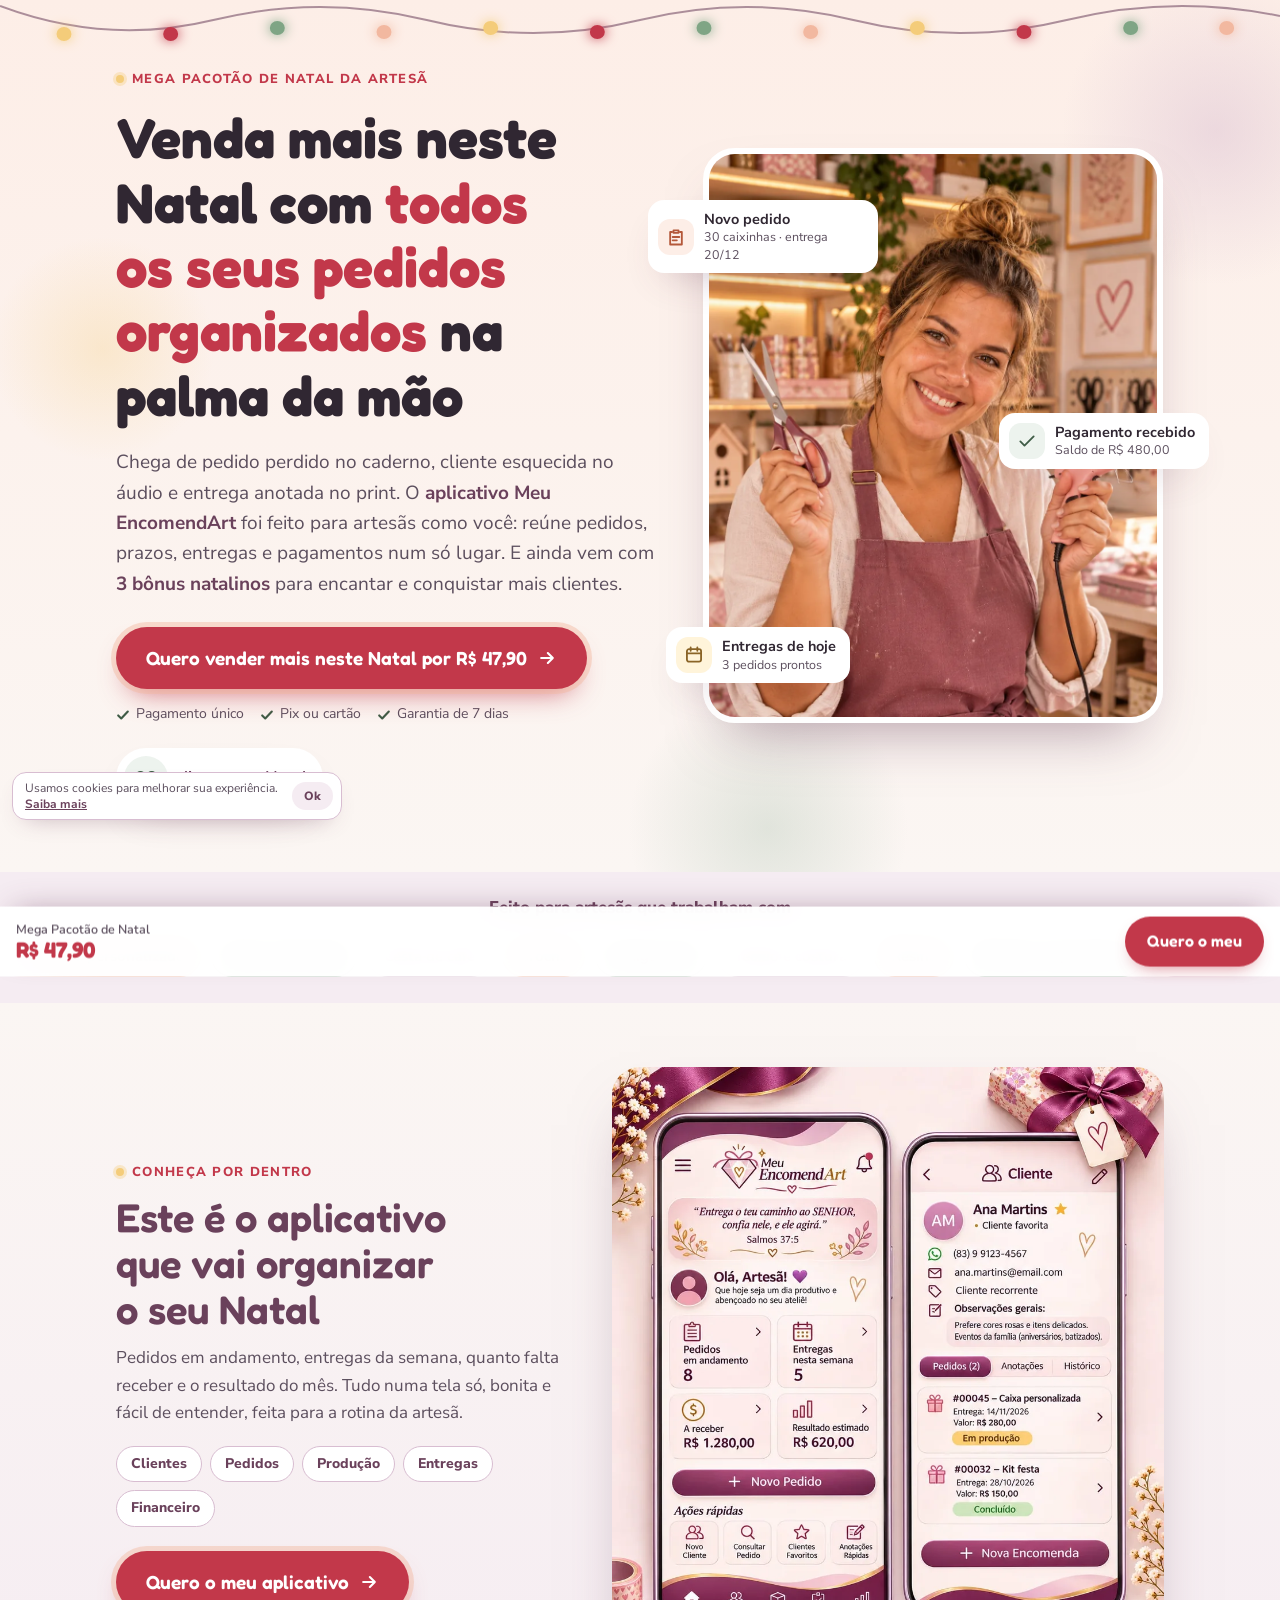
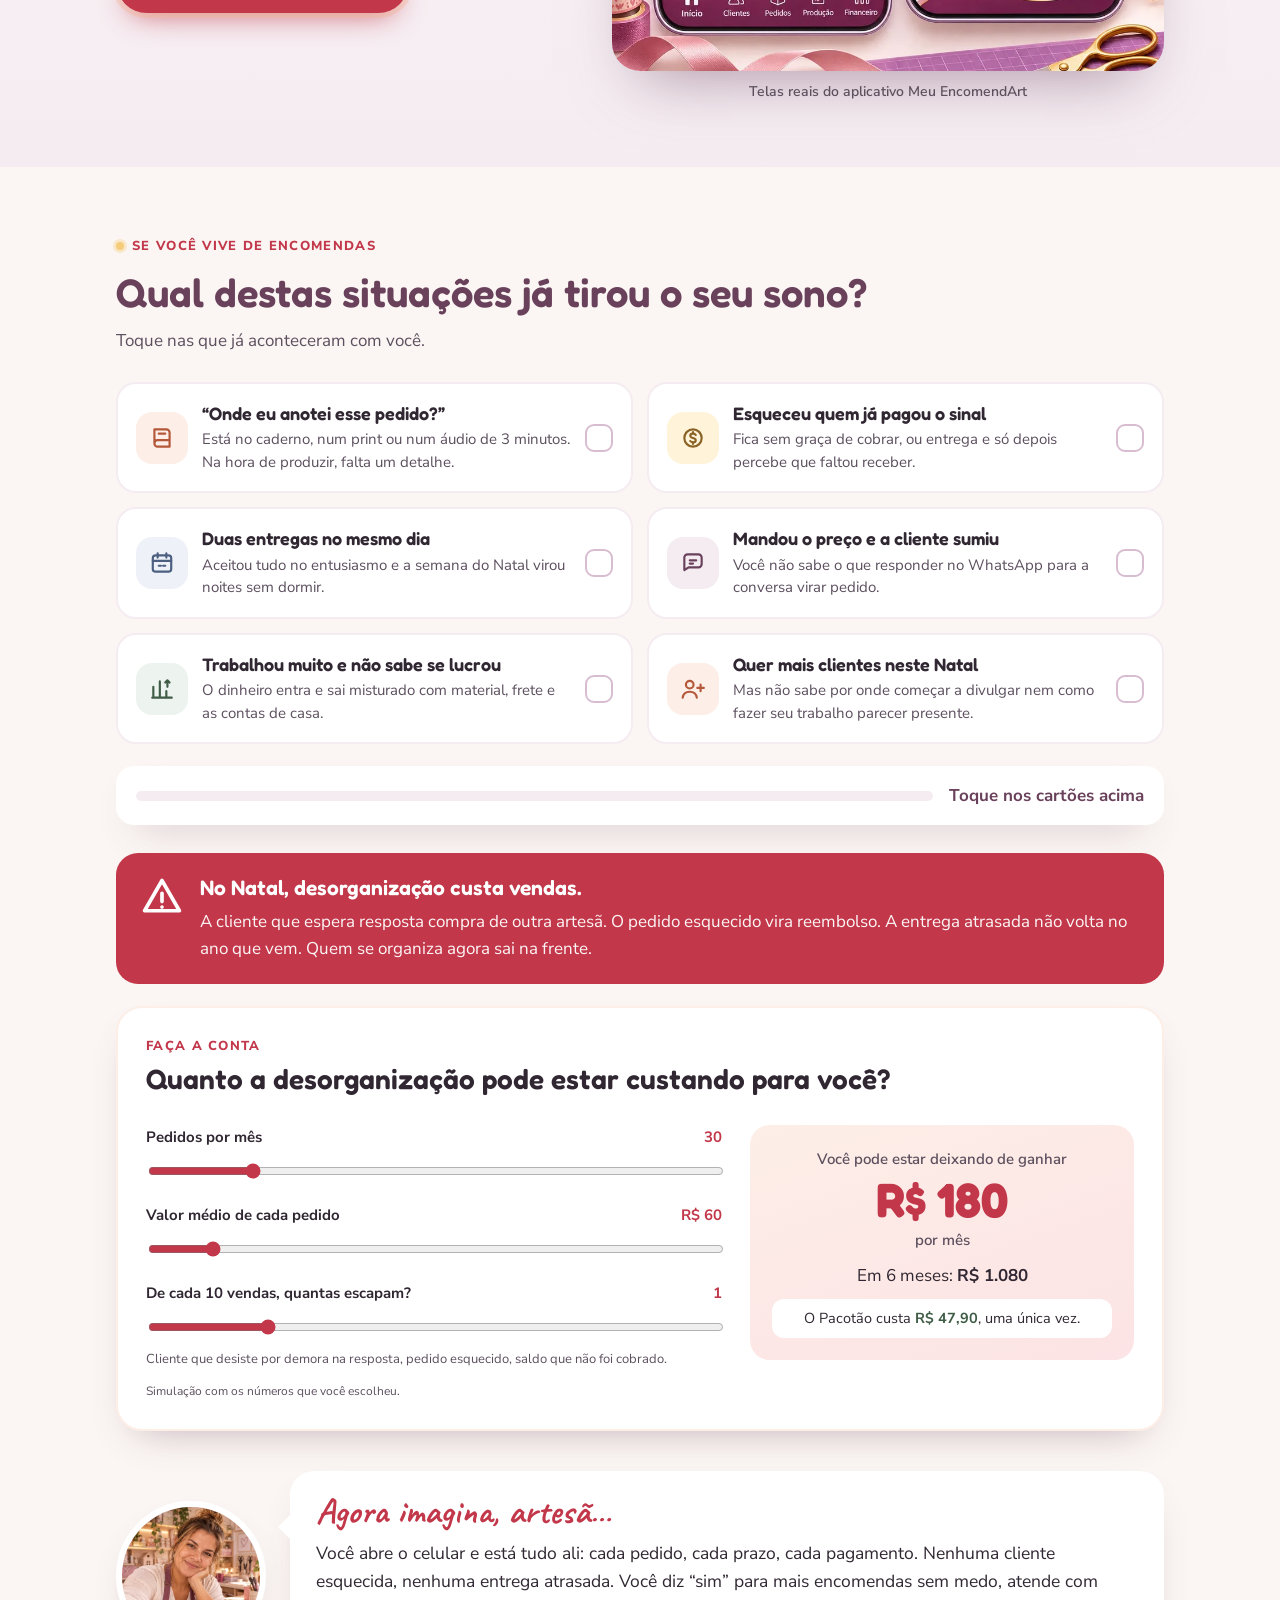
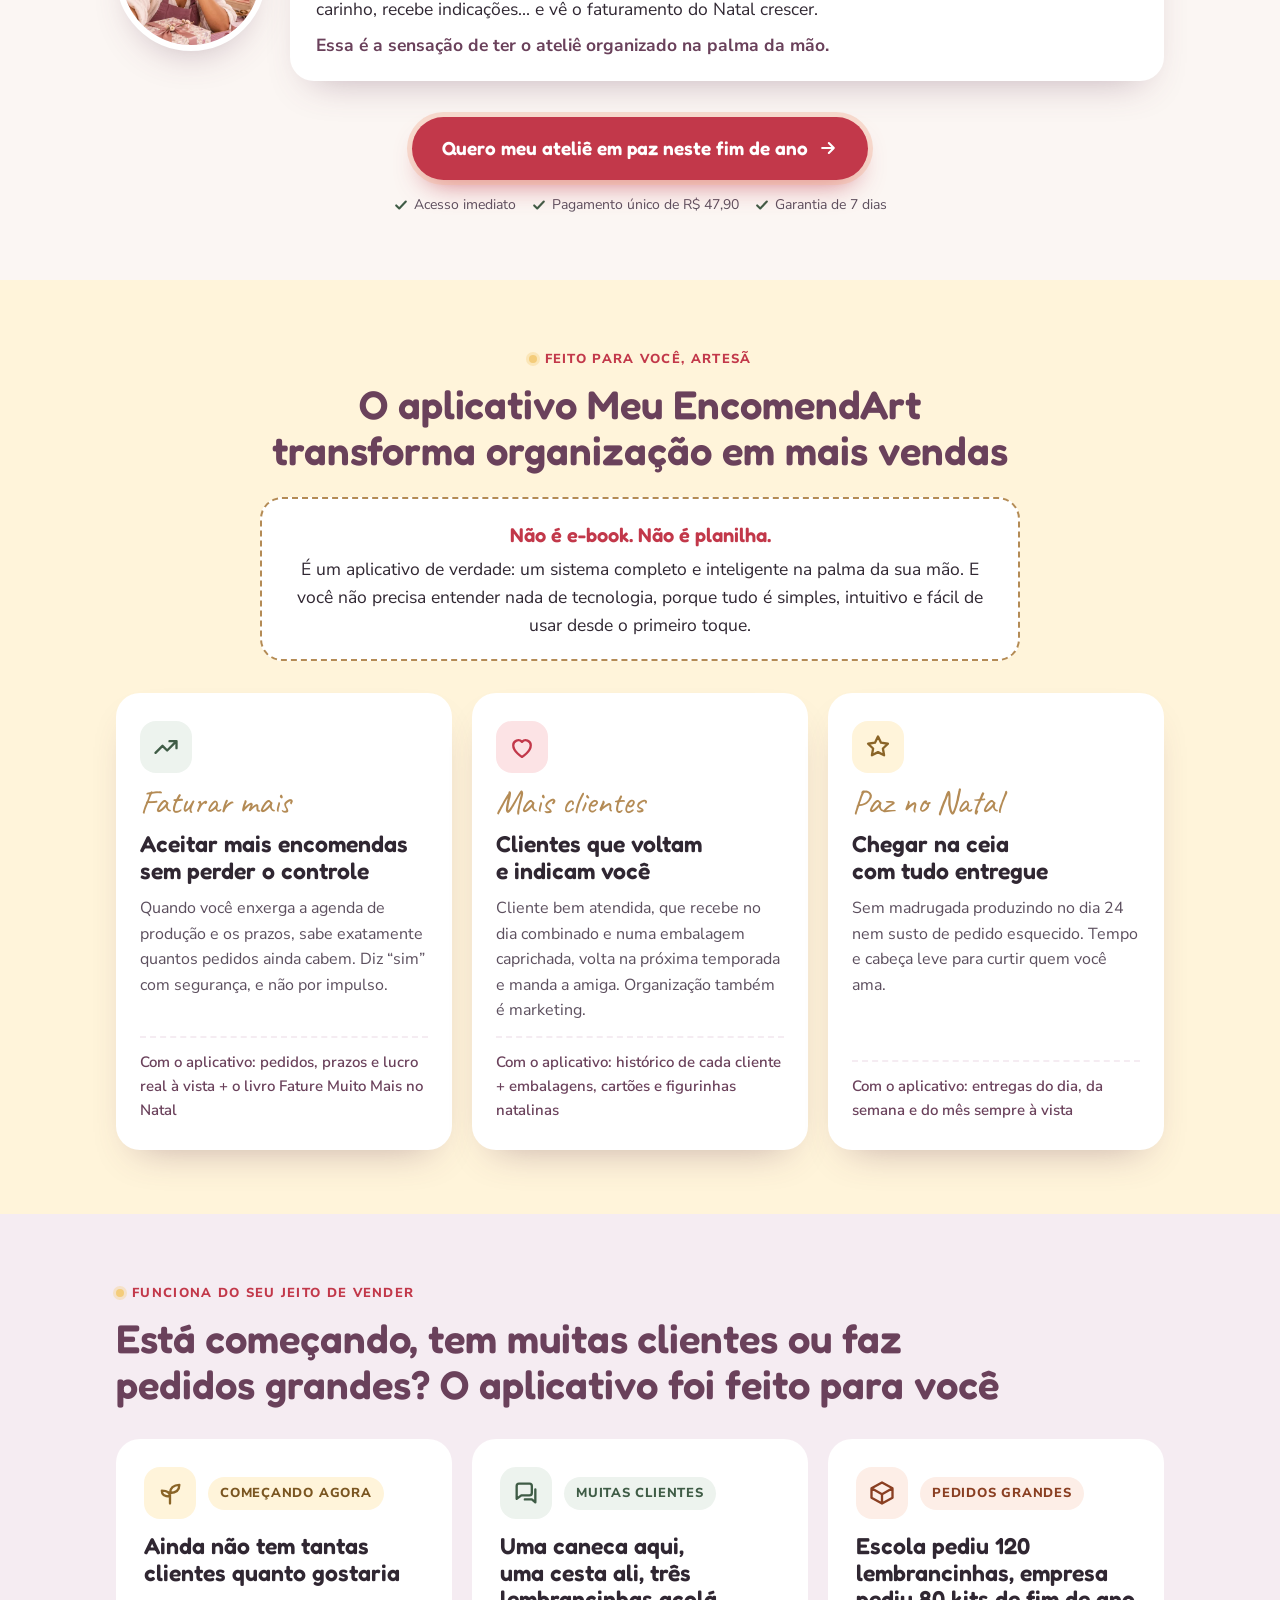
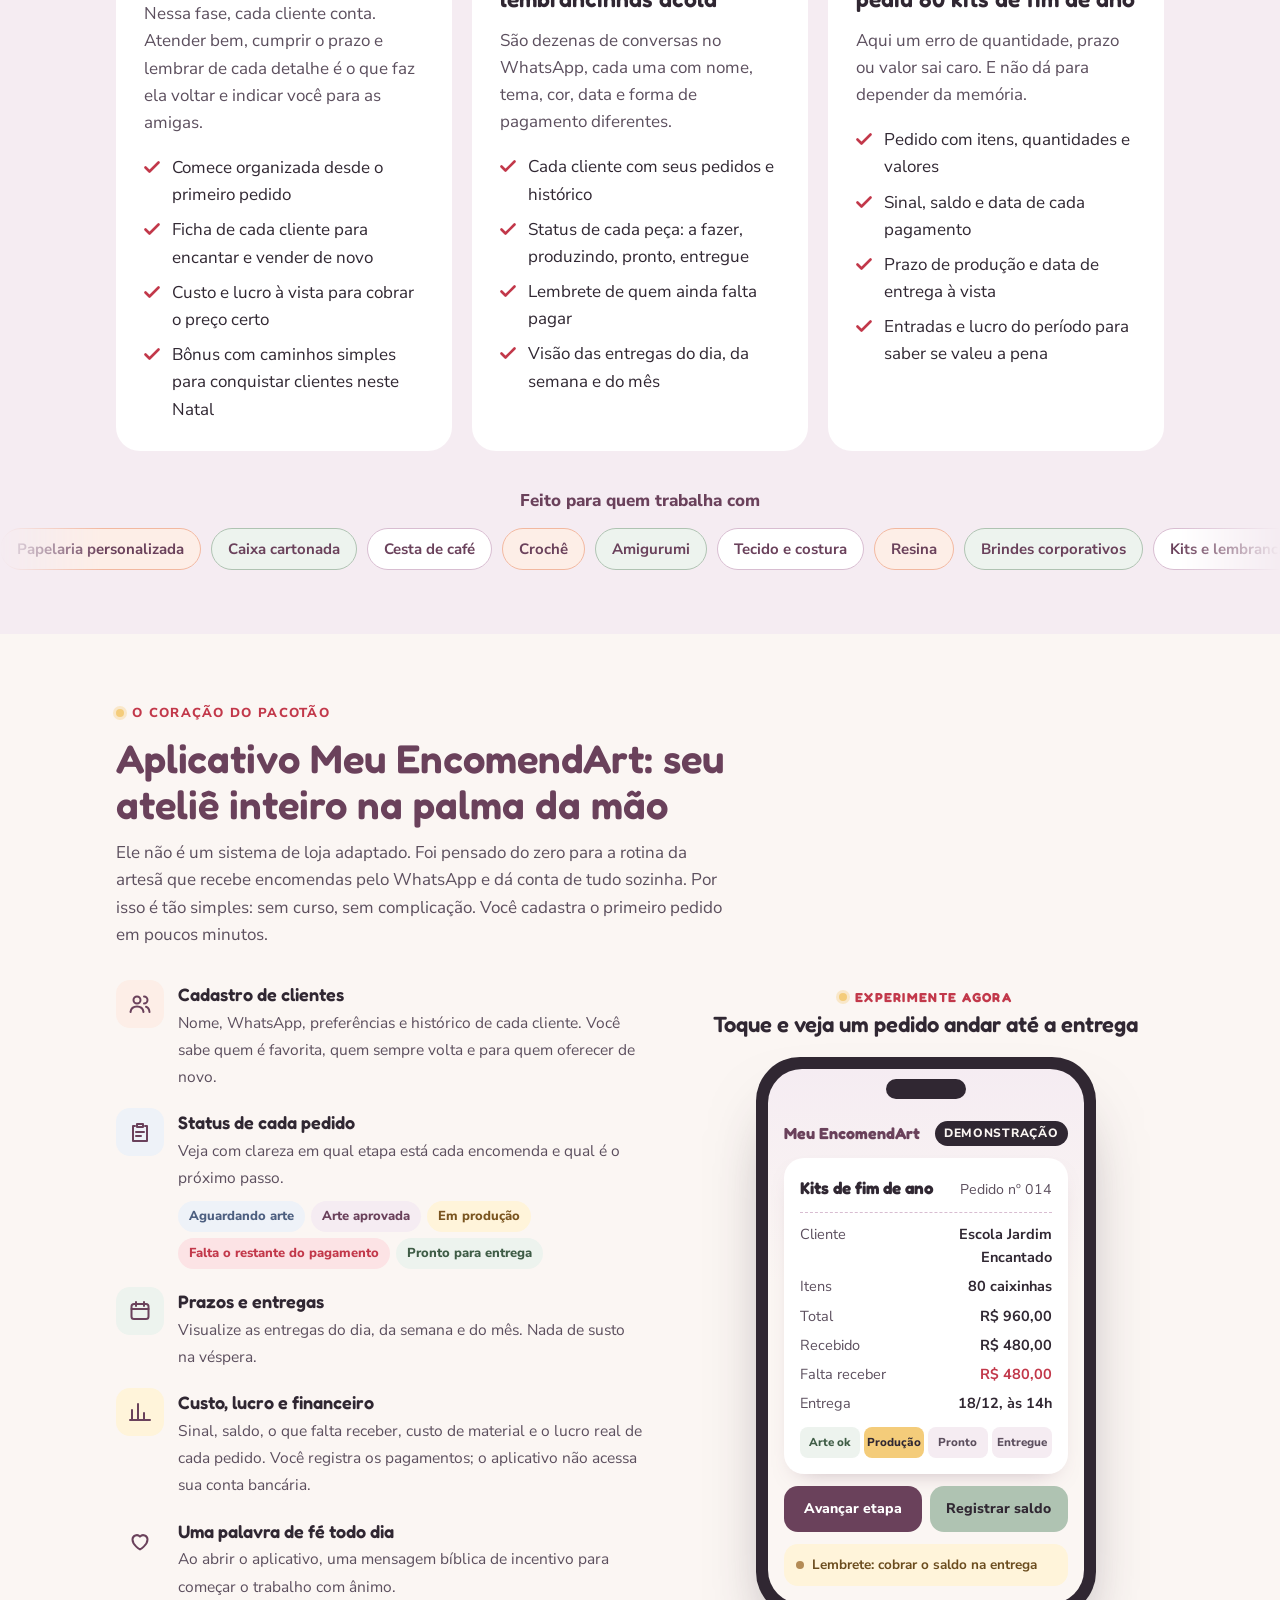
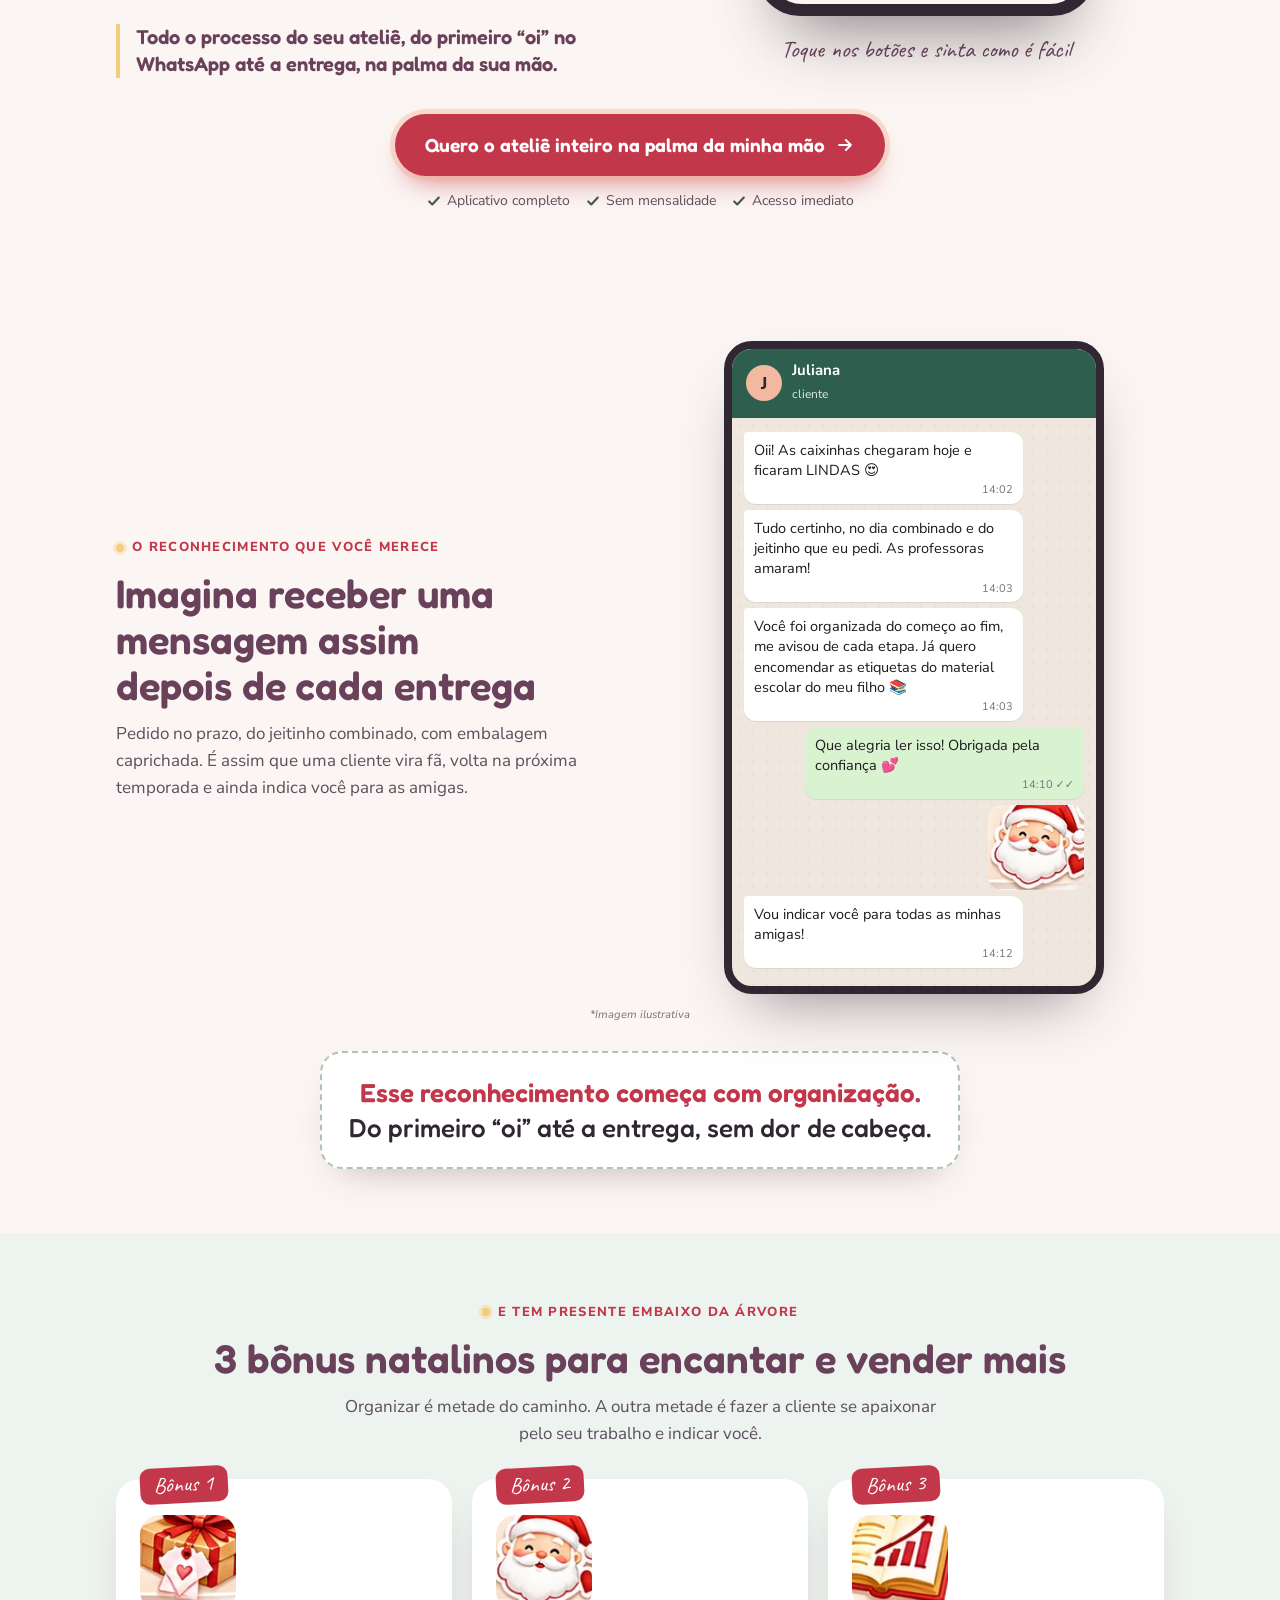
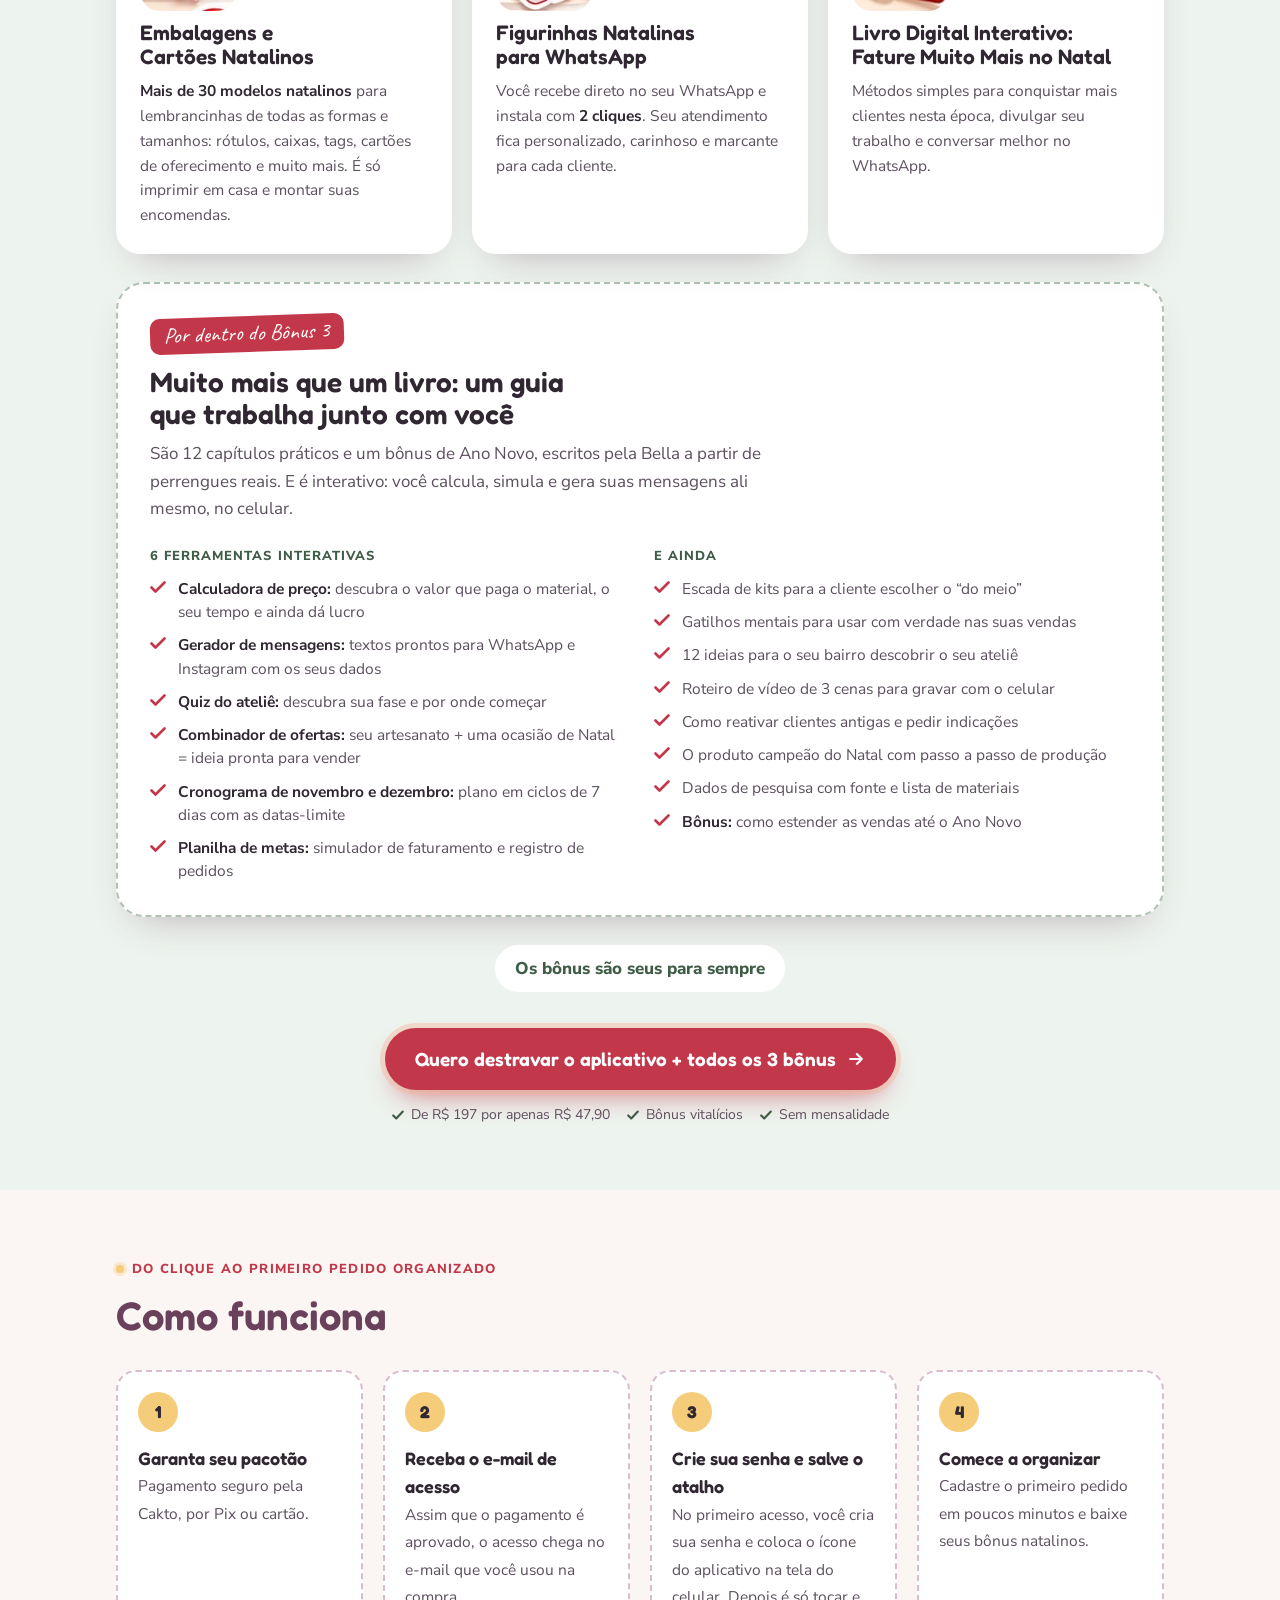
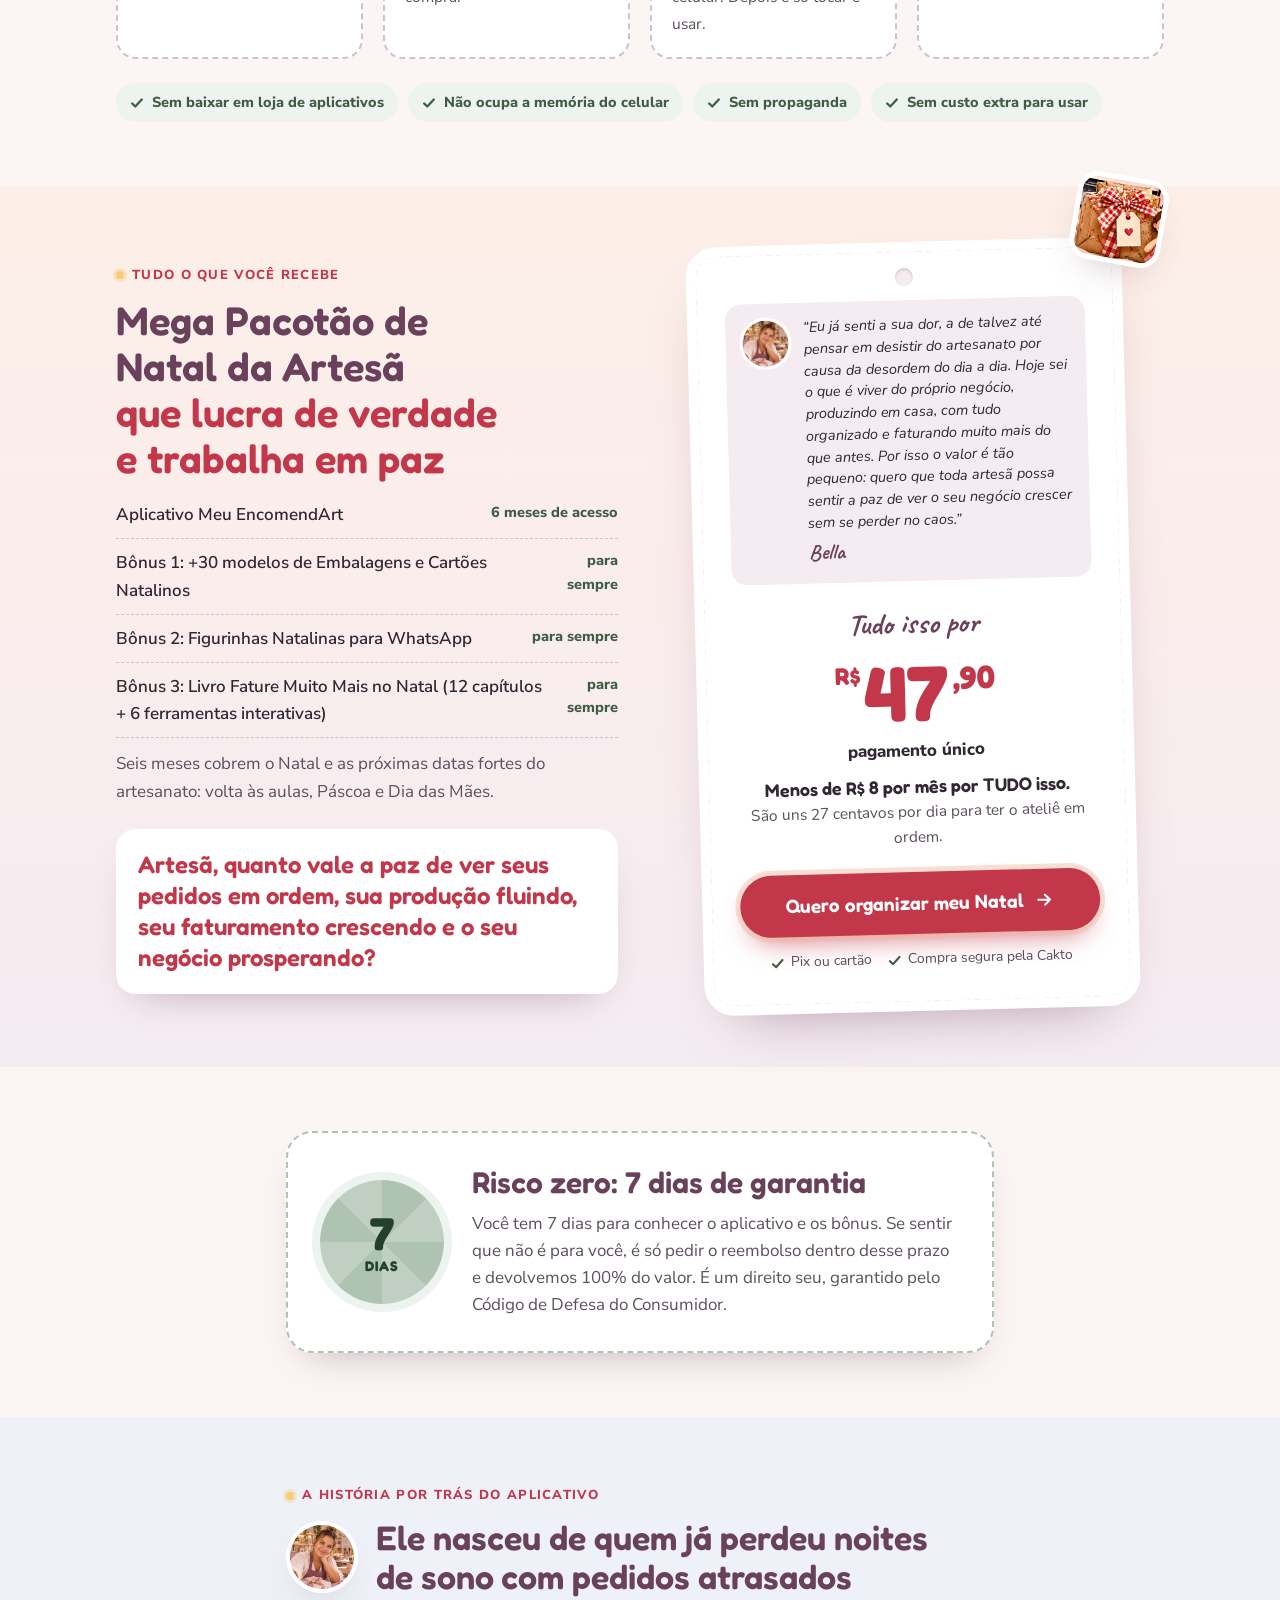
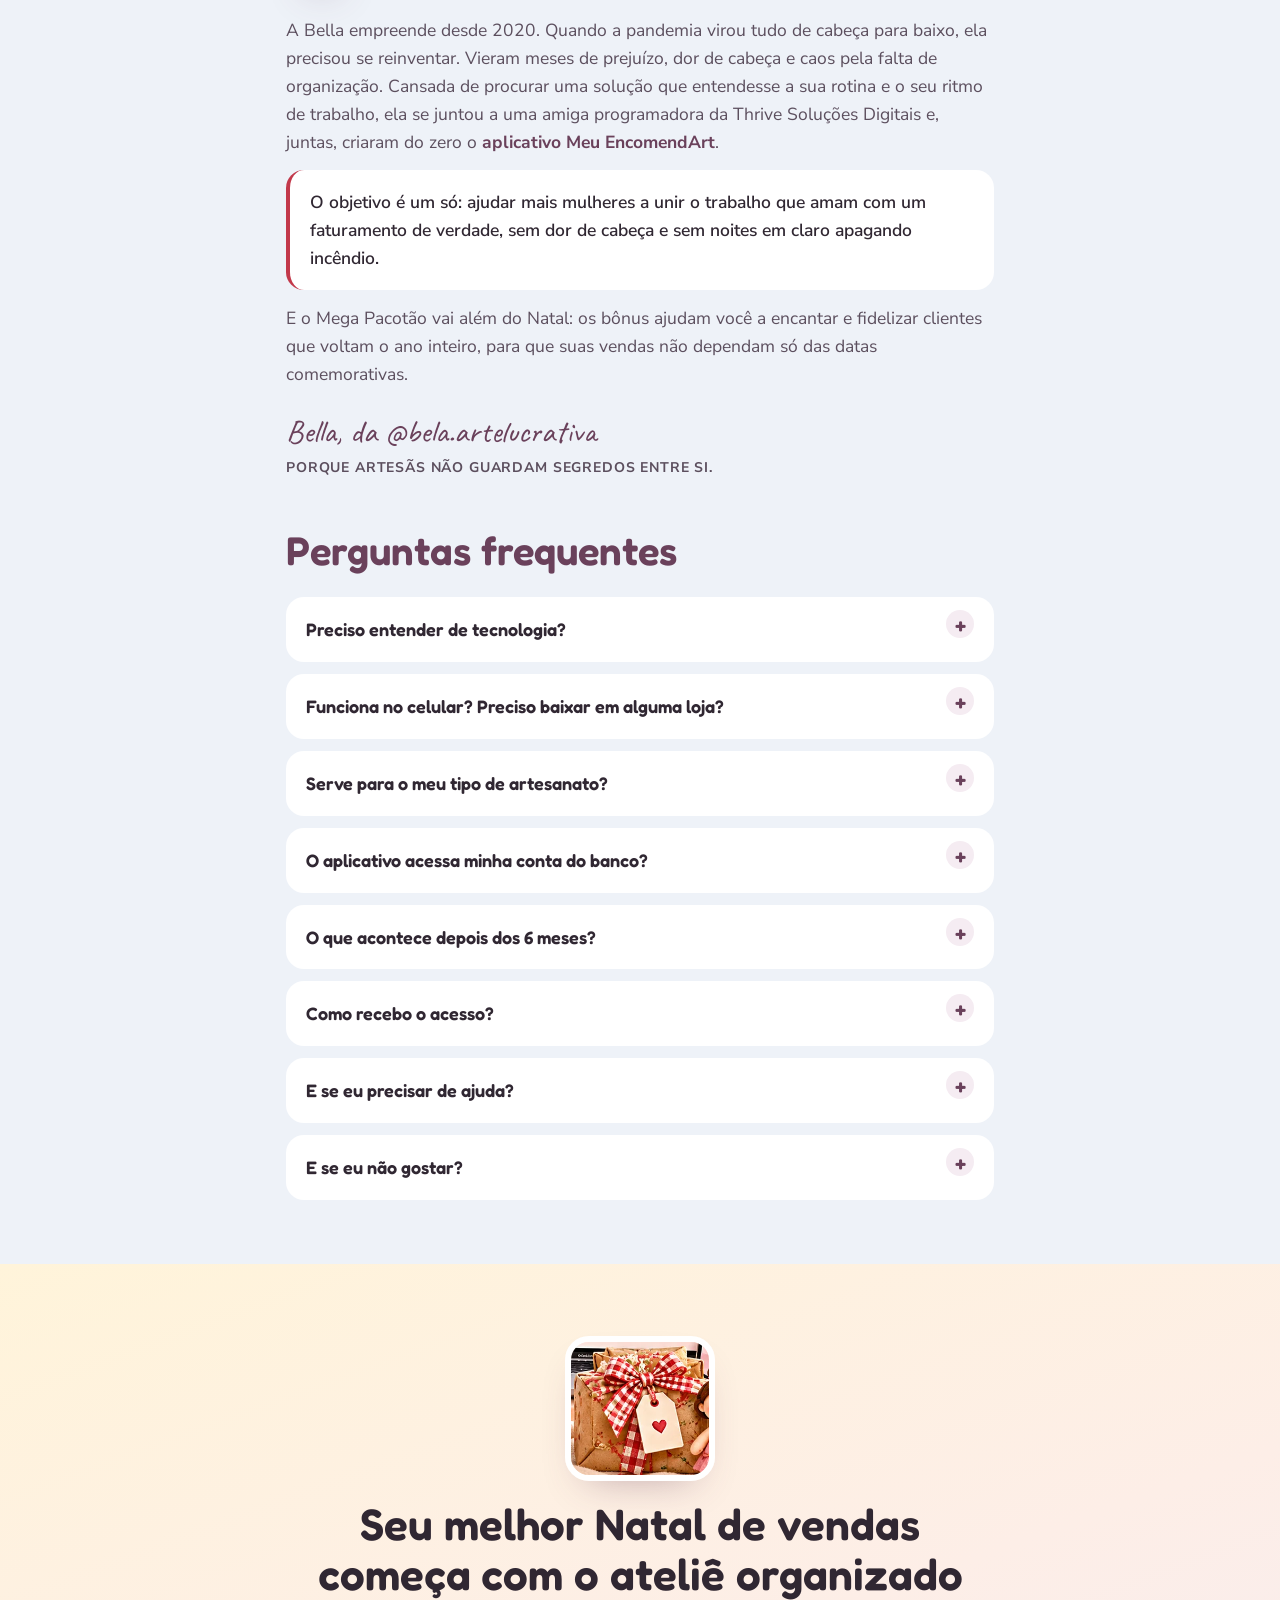
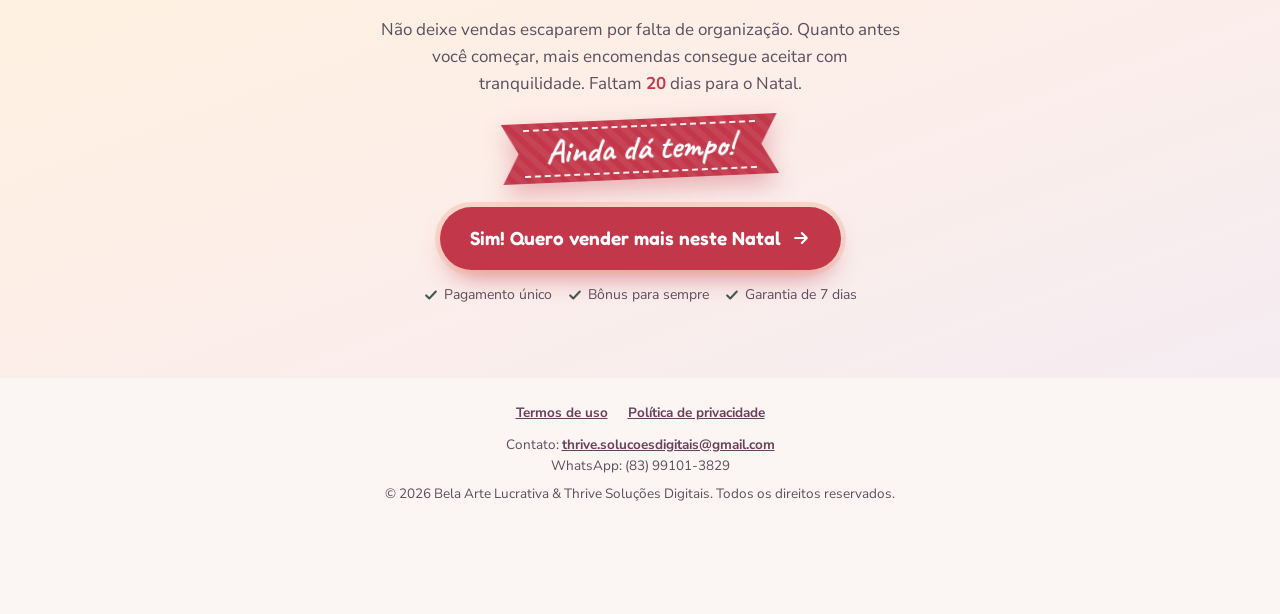
==== commit 07d38b8d: "fix(cookies): dismiss banner properly; feat(cta): add animated cta buttons in mid page; feat(pixel):" ====
--- a/index.html
+++ b/index.html
@@ -357,10 +357,37 @@
 .rodape-links a,.rodape-contato a{color:var(--ameixa);font-weight:700}
 footer p{margin-top:6px}
 .cookies{position:fixed;left:max(12px,env(safe-area-inset-left,0px));bottom:calc(80px + env(safe-area-inset-bottom,0px));z-index:40;max-width:min(330px,calc(100% - 24px));background:var(--papel);color:var(--texto-suave);border:1px solid var(--malva);border-radius:14px;padding:7px 8px 7px 12px;display:flex;align-items:center;gap:10px;box-shadow:0 10px 24px -14px rgba(106,65,91,.45);font-size:12px;line-height:1.35}
+.cookies[hidden],.cookies.is-hidden{display:none !important}
 .cookies p{margin:0}
 .cookies a{color:var(--ameixa);font-weight:700}
 .cookies button{flex:none;font:inherit;font-weight:800;background:var(--malva-clara);color:var(--ameixa);border:0;border-radius:999px;padding:6px 12px;cursor:pointer}
 .cookies button:focus-visible{outline:2px solid var(--ameixa);outline-offset:2px}
+.cta-bloco{margin-top:36px;display:flex;flex-direction:column;align-items:center;text-align:center}
+.cta-nota-centro{justify-content:center}
+@keyframes ctaPulso{
+  0%,100%{
+    transform:scale(1);
+    box-shadow:0 0 0 0 rgba(194,56,74,.55),0 14px 28px -12px rgba(194,56,74,.75);
+  }
+  50%{
+    transform:scale(1.03);
+    box-shadow:0 0 0 12px rgba(194,56,74,0),0 18px 34px -10px rgba(194,56,74,.9);
+  }
+}
+@keyframes ctaSeta{
+  0%,100%{transform:translateX(0)}
+  50%{transform:translateX(5px)}
+}
+.cta-animado{
+  animation:ctaPulso 2.6s ease-in-out infinite;
+}
+.cta-animado svg{
+  animation:ctaSeta 1.3s ease-in-out infinite;
+}
+.cta-animado:hover{
+  animation-play-state:paused;
+  transform:translateY(-3px) scale(1.04);
+}
 .nichos-topo{background:var(--malva-clara);padding-block:22px 26px}
 .nichos-topo .nichos-tit{margin-top:0}
 .vitrine{background:linear-gradient(180deg,var(--perola),var(--malva-clara))}
@@ -440,7 +467,7 @@
   .virada .rosto{width:120px;height:120px}
   .balao::before{left:50%;top:-12px;margin-left:-12px;border:12px solid transparent;border-bottom-color:var(--papel);border-top:0}
   .garantia-box{grid-template-columns:1fr;justify-items:start;padding:26px}
-  .hero .cta,.final .cta{width:100%;font-size:17px;padding:16px 20px}
+  .hero .cta,.final .cta,.cta-bloco .cta{width:100%;max-width:440px;font-size:16.5px;padding:16px 18px;text-align:center}
   .inclui li{flex-direction:column;gap:2px}
   .inclui li span:last-child{text-align:left}
   .barra small{display:none}
@@ -579,6 +606,14 @@
         <p>Você abre o celular e está tudo ali: cada pedido, cada prazo, cada pagamento. Nenhuma cliente esquecida, nenhuma entrega atrasada. Você diz “sim” para mais encomendas sem medo, atende com carinho, recebe indicações… e vê o faturamento do Natal crescer.</p>
         <p><strong>Essa é a sensação de ter o ateliê organizado na palma da mão.</strong></p>
       </div>
+    </div>
+
+    <div class="cta-bloco surge">
+      <a class="cta js-checkout cta-animado" href="#oferta">
+        Quero meu ateliê em paz neste fim de ano
+        <svg viewBox="0 0 24 24" fill="none" stroke="currentColor" stroke-width="2.5" stroke-linecap="round" stroke-linejoin="round" aria-hidden="true"><path d="M5 12h14M13 6l6 6-6 6"/></svg>
+      </a>
+      <div class="cta-nota cta-nota-centro"><span>Acesso imediato</span><span>Pagamento único de R$ 47,90</span><span>Garantia de 7 dias</span></div>
     </div>
   </div>
 </section>
@@ -710,6 +745,14 @@
       </div>
     </div>
 
+    <div class="cta-bloco surge">
+      <a class="cta js-checkout cta-animado" href="#oferta">
+        Quero o ateliê inteiro na palma da minha mão
+        <svg viewBox="0 0 24 24" fill="none" stroke="currentColor" stroke-width="2.5" stroke-linecap="round" stroke-linejoin="round" aria-hidden="true"><path d="M5 12h14M13 6l6 6-6 6"/></svg>
+      </a>
+      <div class="cta-nota cta-nota-centro"><span>Aplicativo completo</span><span>Sem mensalidade</span><span>Acesso imediato</span></div>
+    </div>
+
   </div>
 </section>
 
@@ -801,6 +844,14 @@
       </div>
     </div>
     <p class="para-sempre">Os bônus são seus para sempre</p>
+
+    <div class="cta-bloco surge">
+      <a class="cta js-checkout cta-animado" href="#oferta">
+        Quero destravar o aplicativo + todos os 3 bônus
+        <svg viewBox="0 0 24 24" fill="none" stroke="currentColor" stroke-width="2.5" stroke-linecap="round" stroke-linejoin="round" aria-hidden="true"><path d="M5 12h14M13 6l6 6-6 6"/></svg>
+      </a>
+      <div class="cta-nota cta-nota-centro"><span>De R$ 197 por apenas R$ 47,90</span><span>Bônus vitalícios</span><span>Sem mensalidade</span></div>
+    </div>
   </div>
 </section>
 
@@ -925,7 +976,7 @@
   <div><small>Mega Pacotão de Natal</small><b>R$ 47,90</b></div>
   <a class="cta js-checkout" href="#oferta">Quero o meu</a>
 </div>
-<div class="cookies" id="cookies" hidden>
+<div class="cookies is-hidden" id="cookies" hidden style="display:none;">
   <p>Usamos cookies para melhorar sua experiência. <a href="privacidade.html">Saiba mais</a></p>
   <button type="button" id="cookies-ok">Ok</button>
 </div>
@@ -936,7 +987,7 @@
    CONFIGURAÇÃO — preencha só estes 3 campos
    ========================================================= */
 const CHECKOUT_URL  = "https://pay.cakto.com.br/m43br42_1309834";   // link do checkout do produto na Cakto
-const PIXEL_ID      = "";                            // ID do Pixel da Meta (só números)
+const PIXEL_ID      = "29620135601007103";           // ID do Pixel da Meta (só números)
 const EMAIL_SUPORTE = "thrive.solucoesdigitais@gmail.com";                            // e-mail de suporte
 const PRECO = 47.90;
 /* ========================================================= */
@@ -987,10 +1038,31 @@
   if(/@/.test(EMAIL_SUPORTE)){ const c=document.getElementById('contato-email'); c.innerHTML=''; const l=document.createElement('a'); l.href='mailto:'+EMAIL_SUPORTE; l.textContent=EMAIL_SUPORTE; c.append(l); }
 
   /* ---- aviso de cookies ---- */
-  const ck=document.getElementById('cookies');
-  let viu=false; try{ viu = localStorage.getItem('cookies-ok')==='1'; }catch(err){}
-  if(!viu) ck.hidden=false;
-  document.getElementById('cookies-ok').addEventListener('click',()=>{ ck.hidden=true; try{ localStorage.setItem('cookies-ok','1'); }catch(err){} });
+  const ck = document.getElementById('cookies');
+  const ckOk = document.getElementById('cookies-ok');
+  let viu = false;
+  try { viu = localStorage.getItem('cookies-ok') === '1'; } catch(err){}
+  if (ck) {
+    if (!viu) {
+      ck.classList.remove('is-hidden');
+      ck.removeAttribute('hidden');
+      ck.style.display = 'flex';
+    } else {
+      ck.classList.add('is-hidden');
+      ck.setAttribute('hidden', '');
+      ck.style.display = 'none';
+    }
+    if (ckOk) {
+      ckOk.addEventListener('click', (e) => {
+        e.preventDefault();
+        e.stopPropagation();
+        ck.classList.add('is-hidden');
+        ck.setAttribute('hidden', '');
+        ck.style.display = 'none';
+        try { localStorage.setItem('cookies-ok', '1'); } catch(err){}
+      });
+    }
+  }
 
   /* ---- contagem até o Natal ---- */
   const hoje = new Date(); hoje.setHours(0,0,0,0);
